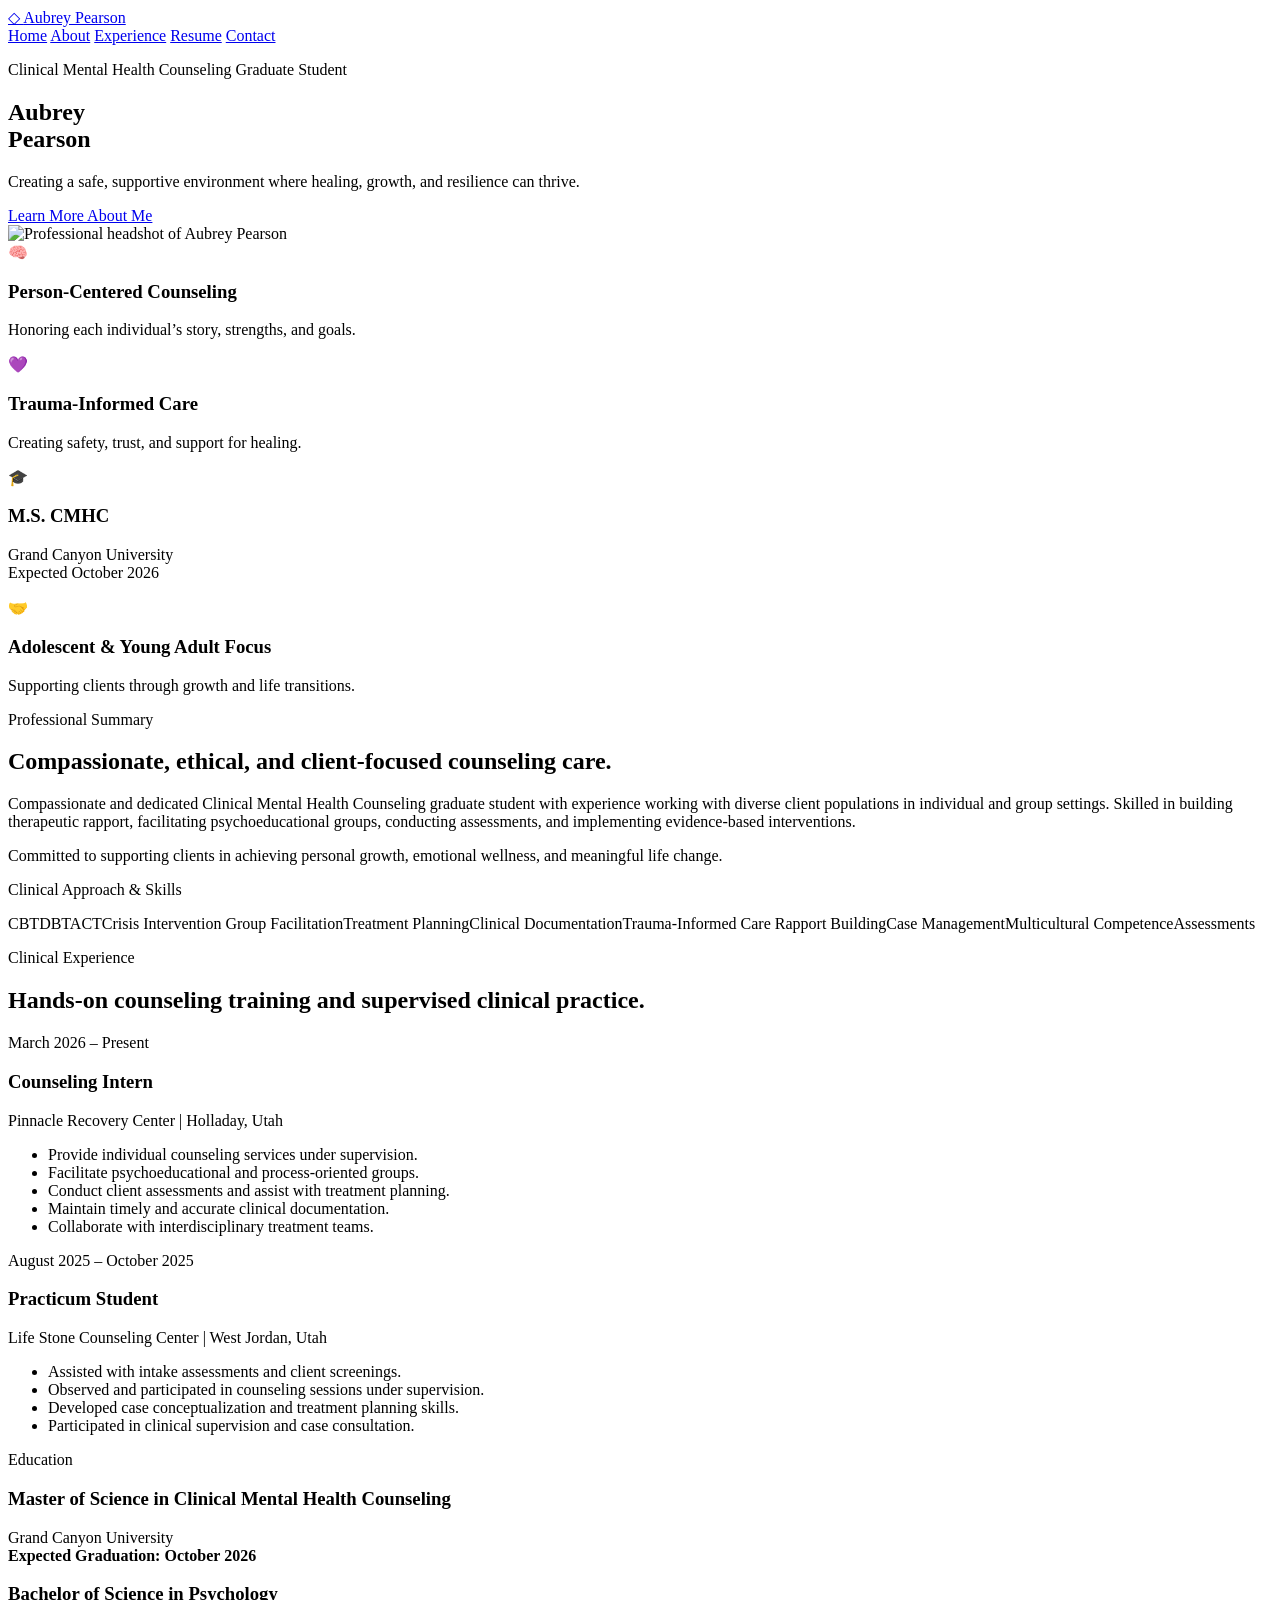
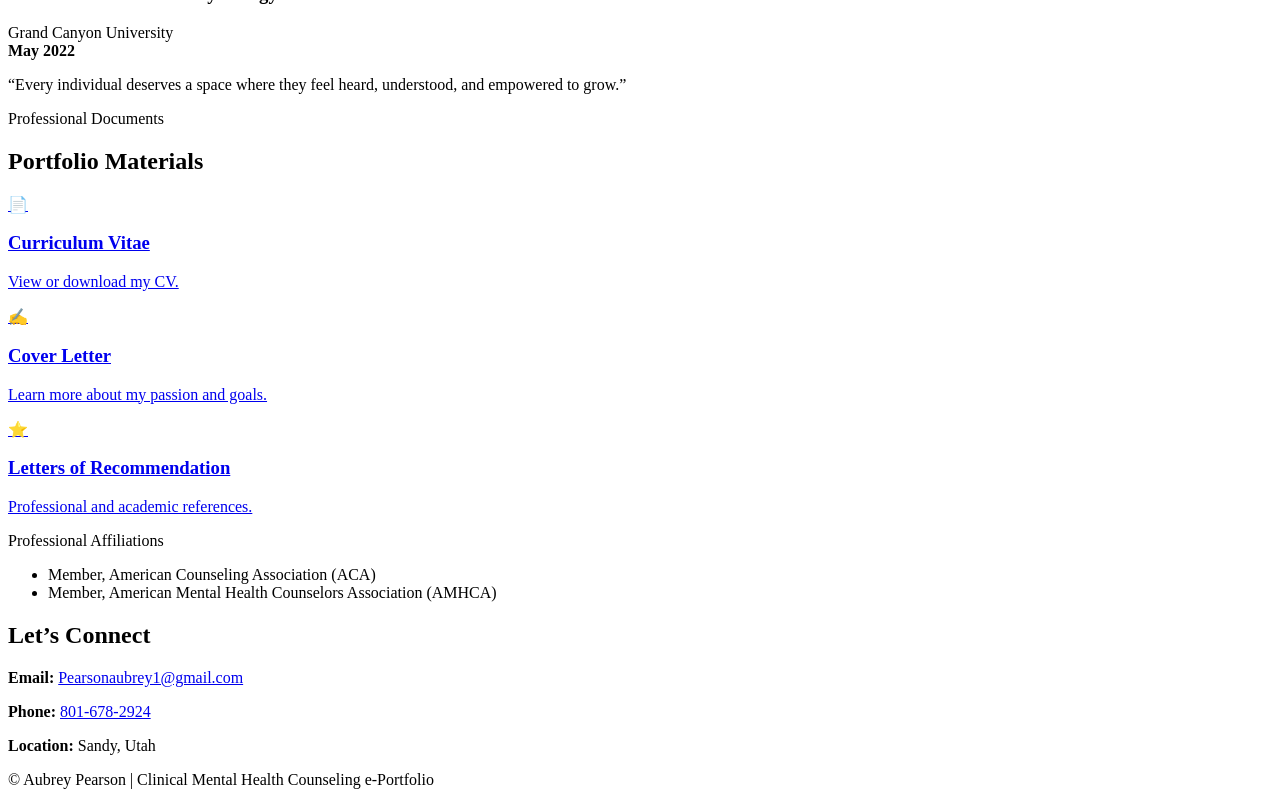
==== index.html @ 87715bcb "Add files via upload" ====
<!DOCTYPE html>
<html lang="en">
<head>
  <meta charset="UTF-8" />
  <meta name="viewport" content="width=device-width, initial-scale=1.0" />
  <title>Aubrey Pearson | CMHC e-Portfolio</title>
  <link rel="preconnect" href="https://fonts.googleapis.com">
  <link rel="preconnect" href="https://fonts.gstatic.com" crossorigin>
  <link href="https://fonts.googleapis.com/css2?family=Playfair+Display:wght@600;700&family=Poppins:wght@300;400;500;600;700&display=swap" rel="stylesheet">
  <link rel="stylesheet" href="styles.css" />
</head>
<body>
  <header class="site-header">
    <a class="brand" href="#home">
      <span class="leaf">◇</span>
      <span>Aubrey Pearson</span>
    </a>
    <nav>
      <a href="#home">Home</a>
      <a href="#summary">About</a>
      <a href="#experience">Experience</a>
      <a href="#documents">Resume</a>
      <a href="#contact">Contact</a>
    </nav>
  </header>

  <main>
    <section id="home" class="hero">
      <div class="hero-copy">
        <p class="eyebrow">Clinical Mental Health Counseling Graduate Student</p>
        <h1>Aubrey<br><span>Pearson</span></h1>
        <p class="hero-text">Creating a safe, supportive environment where healing, growth, and resilience can thrive.</p>
        <a class="button" href="#summary">Learn More About Me</a>
      </div>
      <div class="hero-photo-wrap">
        <img src="aubrey-headshot.jpg" alt="Professional headshot of Aubrey Pearson" class="hero-photo" />
      </div>
    </section>

    <section class="cards">
      <article>
        <div class="icon">🧠</div>
        <h3>Person-Centered Counseling</h3>
        <p>Honoring each individual’s story, strengths, and goals.</p>
      </article>
      <article>
        <div class="icon">💜</div>
        <h3>Trauma-Informed Care</h3>
        <p>Creating safety, trust, and support for healing.</p>
      </article>
      <article>
        <div class="icon">🎓</div>
        <h3>M.S. CMHC</h3>
        <p>Grand Canyon University<br>Expected October 2026</p>
      </article>
      <article>
        <div class="icon">🤝</div>
        <h3>Adolescent & Young Adult Focus</h3>
        <p>Supporting clients through growth and life transitions.</p>
      </article>
    </section>

    <section id="summary" class="split-section">
      <div>
        <p class="section-label">Professional Summary</p>
        <h2>Compassionate, ethical, and client-focused counseling care.</h2>
        <p>Compassionate and dedicated Clinical Mental Health Counseling graduate student with experience working with diverse client populations in individual and group settings. Skilled in building therapeutic rapport, facilitating psychoeducational groups, conducting assessments, and implementing evidence-based interventions.</p>
        <p>Committed to supporting clients in achieving personal growth, emotional wellness, and meaningful life change.</p>
      </div>
      <div class="skills-panel">
        <p class="section-label">Clinical Approach & Skills</p>
        <div class="skill-grid">
          <span>CBT</span><span>DBT</span><span>ACT</span><span>Crisis Intervention</span>
          <span>Group Facilitation</span><span>Treatment Planning</span><span>Clinical Documentation</span><span>Trauma-Informed Care</span>
          <span>Rapport Building</span><span>Case Management</span><span>Multicultural Competence</span><span>Assessments</span>
        </div>
      </div>
    </section>

    <section id="experience" class="experience">
      <p class="section-label center">Clinical Experience</p>
      <h2>Hands-on counseling training and supervised clinical practice.</h2>
      <div class="timeline">
        <article>
          <span class="date">March 2026 – Present</span>
          <h3>Counseling Intern</h3>
          <p class="place">Pinnacle Recovery Center | Holladay, Utah</p>
          <ul>
            <li>Provide individual counseling services under supervision.</li>
            <li>Facilitate psychoeducational and process-oriented groups.</li>
            <li>Conduct client assessments and assist with treatment planning.</li>
            <li>Maintain timely and accurate clinical documentation.</li>
            <li>Collaborate with interdisciplinary treatment teams.</li>
          </ul>
        </article>
        <article>
          <span class="date">August 2025 – October 2025</span>
          <h3>Practicum Student</h3>
          <p class="place">Life Stone Counseling Center | West Jordan, Utah</p>
          <ul>
            <li>Assisted with intake assessments and client screenings.</li>
            <li>Observed and participated in counseling sessions under supervision.</li>
            <li>Developed case conceptualization and treatment planning skills.</li>
            <li>Participated in clinical supervision and case consultation.</li>
          </ul>
        </article>
      </div>
    </section>

    <section class="education">
      <div>
        <p class="section-label">Education</p>
        <h3>Master of Science in Clinical Mental Health Counseling</h3>
        <p>Grand Canyon University<br><strong>Expected Graduation: October 2026</strong></p>
        <h3>Bachelor of Science in Psychology</h3>
        <p>Grand Canyon University<br><strong>May 2022</strong></p>
      </div>
      <div class="quote">
        “Every individual deserves a space where they feel heard, understood, and empowered to grow.”
      </div>
    </section>

    <section id="documents" class="documents">
      <p class="section-label center">Professional Documents</p>
      <h2>Portfolio Materials</h2>
      <div class="doc-grid">
        <a href="#" class="doc-card">
          <span>📄</span>
          <h3>Curriculum Vitae</h3>
          <p>View or download my CV.</p>
        </a>
        <a href="#" class="doc-card">
          <span>✍️</span>
          <h3>Cover Letter</h3>
          <p>Learn more about my passion and goals.</p>
        </a>
        <a href="#" class="doc-card">
          <span>⭐</span>
          <h3>Letters of Recommendation</h3>
          <p>Professional and academic references.</p>
        </a>
      </div>
    </section>

    <section class="affiliations">
      <p class="section-label">Professional Affiliations</p>
      <ul>
        <li>Member, American Counseling Association (ACA)</li>
        <li>Member, American Mental Health Counselors Association (AMHCA)</li>
      </ul>
    </section>

    <section id="contact" class="contact">
      <h2>Let’s Connect</h2>
      <p><strong>Email:</strong> <a href="mailto:Pearsonaubrey1@gmail.com">Pearsonaubrey1@gmail.com</a></p>
      <p><strong>Phone:</strong> <a href="tel:8016782924">801-678-2924</a></p>
      <p><strong>Location:</strong> Sandy, Utah</p>
    </section>
  </main>

  <footer>
    <p>© Aubrey Pearson | Clinical Mental Health Counseling e-Portfolio</p>
  </footer>
</body>
</html>
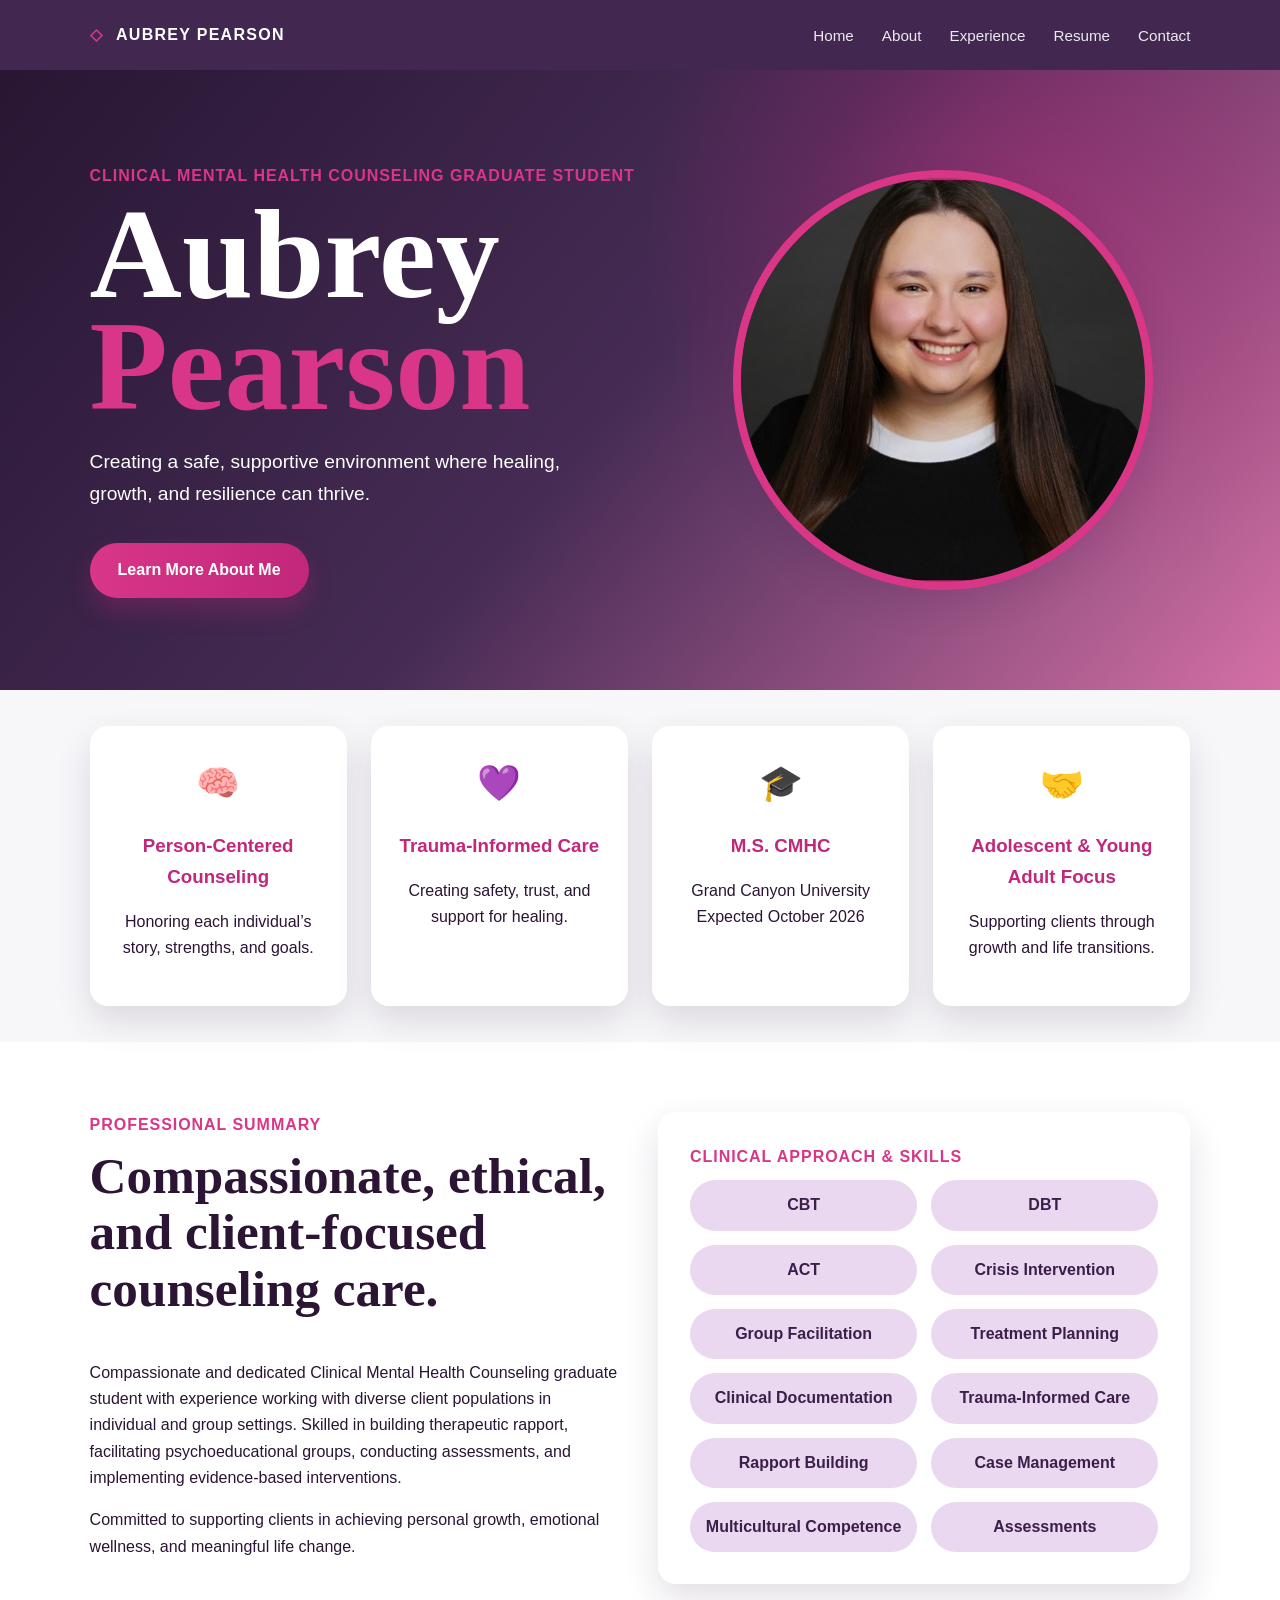
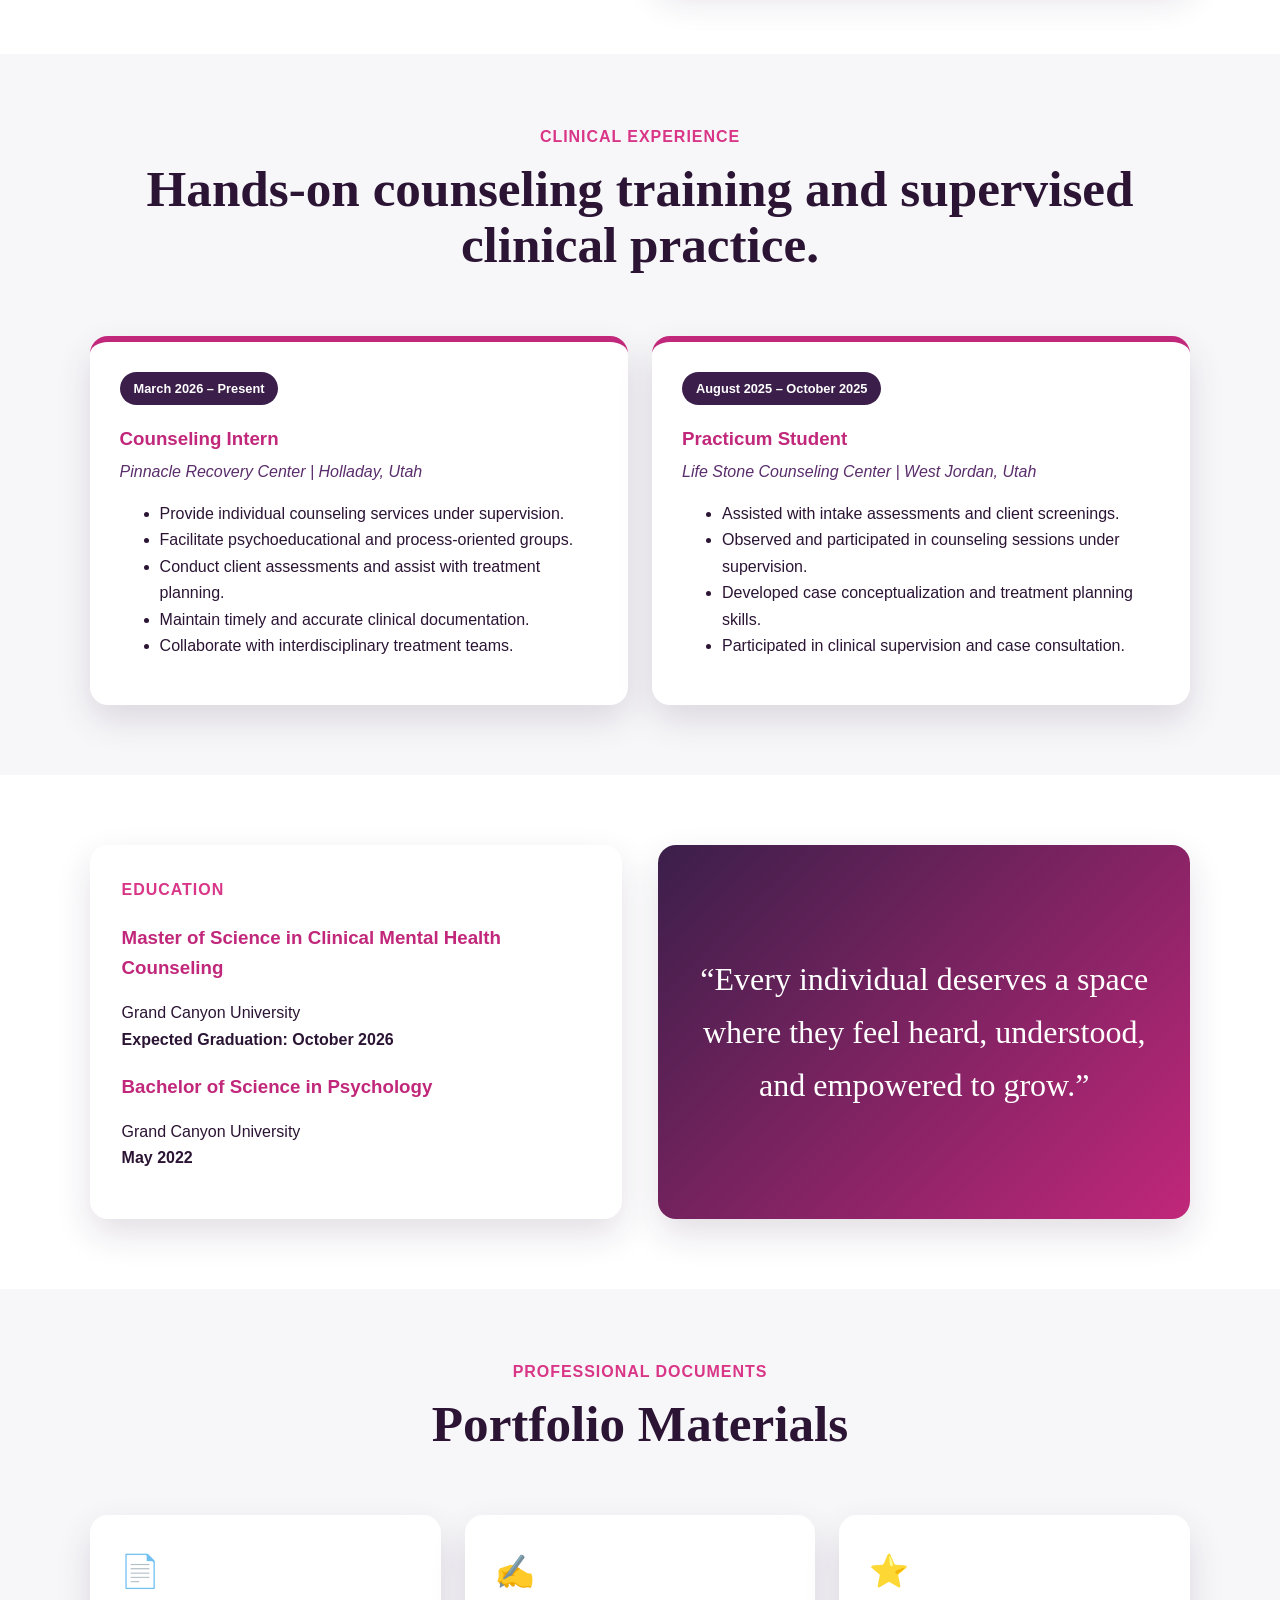
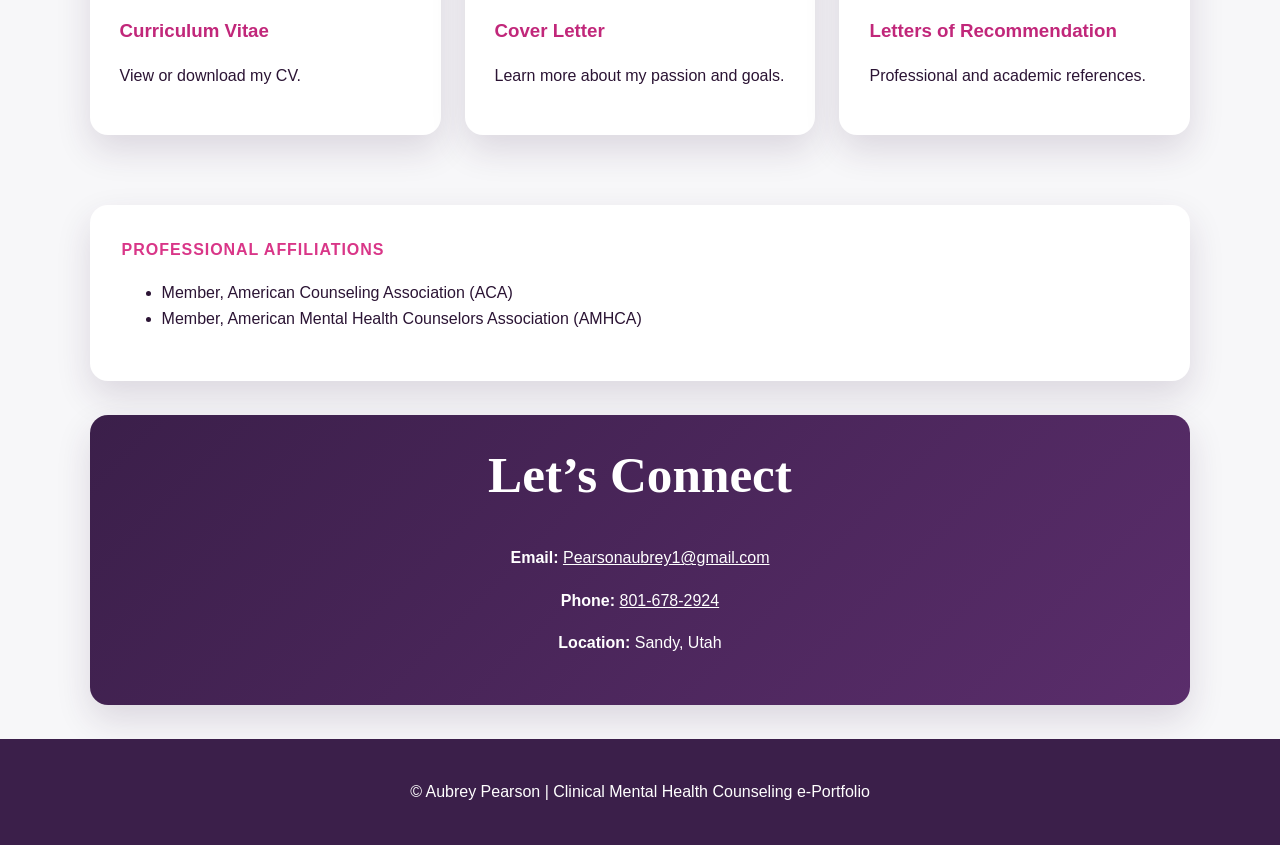
==== commit f53a41d0: "Fix DOCTYPE declaration in index.html" ====
--- a/index.html
+++ b/index.html
@@ -1,4 +1,4 @@
-<!DOCTYPE html>
+<!DOCTYPE html> 
 <html lang="en">
 <head>
   <meta charset="UTF-8" />
--- a/styles.css
+++ b/styles.css
@@ -0,0 +1,330 @@
+:root {
+  --plum: #3b1f4a;
+  --purple: #5a2d6b;
+  --magenta: #c1277a;
+  --pink: #d93688;
+  --lavender: #ead8f0;
+  --soft: #f7f7f9;
+  --ink: #2b1434;
+  --white: #ffffff;
+  --shadow: 0 15px 35px rgba(59,31,74,.14);
+}
+
+* { box-sizing: border-box; }
+
+html { scroll-behavior: smooth; }
+
+body {
+  margin: 0;
+  font-family: Poppins, Arial, sans-serif;
+  color: var(--ink);
+  background: var(--soft);
+  line-height: 1.65;
+}
+
+.site-header {
+  position: sticky;
+  top: 0;
+  z-index: 10;
+  display: flex;
+  align-items: center;
+  justify-content: space-between;
+  padding: 22px 7%;
+  background: rgba(59,31,74,.96);
+  color: var(--white);
+  backdrop-filter: blur(10px);
+}
+
+.brand {
+  color: var(--white);
+  text-decoration: none;
+  text-transform: uppercase;
+  letter-spacing: .08em;
+  font-weight: 600;
+}
+
+.leaf { color: var(--pink); margin-right: 8px; }
+
+nav {
+  display: flex;
+  gap: 28px;
+}
+
+nav a {
+  color: var(--white);
+  text-decoration: none;
+  font-size: .95rem;
+  opacity: .9;
+}
+
+nav a:hover { color: var(--pink); }
+
+.hero {
+  display: grid;
+  grid-template-columns: 1.1fr .9fr;
+  min-height: 620px;
+  padding: 7% 7%;
+  background:
+    radial-gradient(circle at 80% 25%, rgba(193,39,122,.45), transparent 34%),
+    linear-gradient(130deg, rgba(31,13,43,.96), rgba(59,31,74,.94), rgba(193,39,122,.65)),
+    url("data:image/svg+xml,%3Csvg width='900' height='600' xmlns='http://www.w3.org/2000/svg'%3E%3Cg fill='none' stroke='rgba(255,255,255,.08)' stroke-width='2'%3E%3Cpath d='M40 560L360 0M260 620L640 0M620 620L920 120'/%3E%3C/g%3E%3C/svg%3E");
+  background-size: cover;
+  color: var(--white);
+  align-items: center;
+}
+
+.eyebrow,
+.section-label {
+  color: var(--pink);
+  text-transform: uppercase;
+  font-weight: 700;
+  letter-spacing: .06em;
+  margin: 0 0 10px;
+}
+
+.hero h1 {
+  font-family: "Playfair Display", Georgia, serif;
+  font-size: clamp(4rem, 10vw, 8rem);
+  line-height: .87;
+  margin: 0 0 24px;
+}
+
+.hero h1 span { color: var(--pink); }
+
+.hero-text {
+  max-width: 520px;
+  font-size: 1.2rem;
+  margin-bottom: 34px;
+}
+
+.button {
+  display: inline-block;
+  background: linear-gradient(90deg, var(--pink), var(--magenta));
+  color: var(--white);
+  text-decoration: none;
+  padding: 14px 28px;
+  border-radius: 999px;
+  font-weight: 700;
+  box-shadow: 0 12px 24px rgba(193,39,122,.3);
+}
+
+.hero-photo-wrap {
+  justify-self: center;
+  width: min(420px, 80vw);
+  aspect-ratio: 1;
+  border: 8px solid var(--pink);
+  border-radius: 999px;
+  overflow: hidden;
+  box-shadow: var(--shadow);
+}
+
+.hero-photo {
+  width: 100%;
+  height: 100%;
+  object-fit: cover;
+}
+
+.cards,
+.doc-grid,
+.timeline {
+  display: grid;
+  grid-template-columns: repeat(4, 1fr);
+  gap: 24px;
+  padding: 36px 7%;
+}
+
+.cards article,
+.doc-card,
+.timeline article,
+.skills-panel,
+.education > div,
+.affiliations,
+.contact {
+  background: var(--white);
+  border-radius: 18px;
+  box-shadow: var(--shadow);
+}
+
+.cards article {
+  padding: 28px 20px;
+  text-align: center;
+}
+
+.icon {
+  font-size: 2.2rem;
+  margin-bottom: 10px;
+}
+
+h2 {
+  font-family: "Playfair Display", Georgia, serif;
+  font-size: clamp(2rem, 4vw, 3.4rem);
+  line-height: 1.1;
+  margin-top: 0;
+}
+
+h3 {
+  color: var(--magenta);
+  margin-bottom: 4px;
+}
+
+.split-section,
+.education {
+  display: grid;
+  grid-template-columns: 1fr 1fr;
+  gap: 36px;
+  padding: 70px 7%;
+  background: var(--white);
+}
+
+.skills-panel { padding: 32px; }
+
+.skill-grid {
+  display: grid;
+  grid-template-columns: repeat(2, 1fr);
+  gap: 14px;
+}
+
+.skill-grid span {
+  background: var(--lavender);
+  color: var(--plum);
+  padding: 12px 14px;
+  border-radius: 999px;
+  text-align: center;
+  font-weight: 700;
+}
+
+.experience,
+.documents {
+  padding: 70px 7%;
+  text-align: center;
+}
+
+.timeline {
+  grid-template-columns: repeat(2, 1fr);
+  padding: 20px 0 0;
+  text-align: left;
+}
+
+.timeline article {
+  padding: 30px;
+  border-top: 6px solid var(--magenta);
+}
+
+.date {
+  display: inline-block;
+  background: var(--plum);
+  color: var(--white);
+  border-radius: 999px;
+  padding: 6px 14px;
+  font-size: .8rem;
+  font-weight: 700;
+}
+
+.place {
+  font-style: italic;
+  color: var(--purple);
+  margin-top: 0;
+}
+
+.education > div { padding: 32px; }
+
+.quote {
+  display: flex;
+  align-items: center;
+  justify-content: center;
+  background: linear-gradient(135deg, var(--plum), var(--magenta)) !important;
+  color: var(--white);
+  font-family: "Playfair Display", Georgia, serif;
+  font-size: 2rem;
+  text-align: center;
+  padding: 50px;
+}
+
+.doc-grid {
+  grid-template-columns: repeat(3, 1fr);
+  padding: 20px 0 0;
+}
+
+.doc-card {
+  text-decoration: none;
+  color: var(--ink);
+  padding: 30px;
+  text-align: left;
+  transition: transform .2s ease, box-shadow .2s ease;
+}
+
+.doc-card:hover {
+  transform: translateY(-5px);
+  box-shadow: 0 22px 45px rgba(59,31,74,.2);
+}
+
+.doc-card span {
+  font-size: 2rem;
+}
+
+.affiliations,
+.contact {
+  margin: 0 7% 34px;
+  padding: 32px;
+}
+
+.contact {
+  text-align: center;
+  background: linear-gradient(135deg, var(--plum), var(--purple));
+  color: var(--white);
+}
+
+.contact a { color: var(--white); }
+
+footer {
+  text-align: center;
+  padding: 24px 7%;
+  background: var(--plum);
+  color: var(--white);
+}
+
+.center { text-align: center; }
+
+@media (max-width: 850px) {
+  .site-header {
+    display: block;
+    text-align: center;
+  }
+
+  nav {
+    justify-content: center;
+    flex-wrap: wrap;
+    gap: 14px;
+    margin-top: 12px;
+  }
+
+  .hero,
+  .split-section,
+  .education {
+    grid-template-columns: 1fr;
+  }
+
+  .hero {
+    text-align: center;
+    padding-top: 70px;
+  }
+
+  .hero-text {
+    margin-left: auto;
+    margin-right: auto;
+  }
+
+  .cards,
+  .doc-grid,
+  .timeline {
+    grid-template-columns: 1fr;
+  }
+
+  .skill-grid {
+    grid-template-columns: 1fr;
+  }
+
+  .quote {
+    font-size: 1.5rem;
+  }
+}
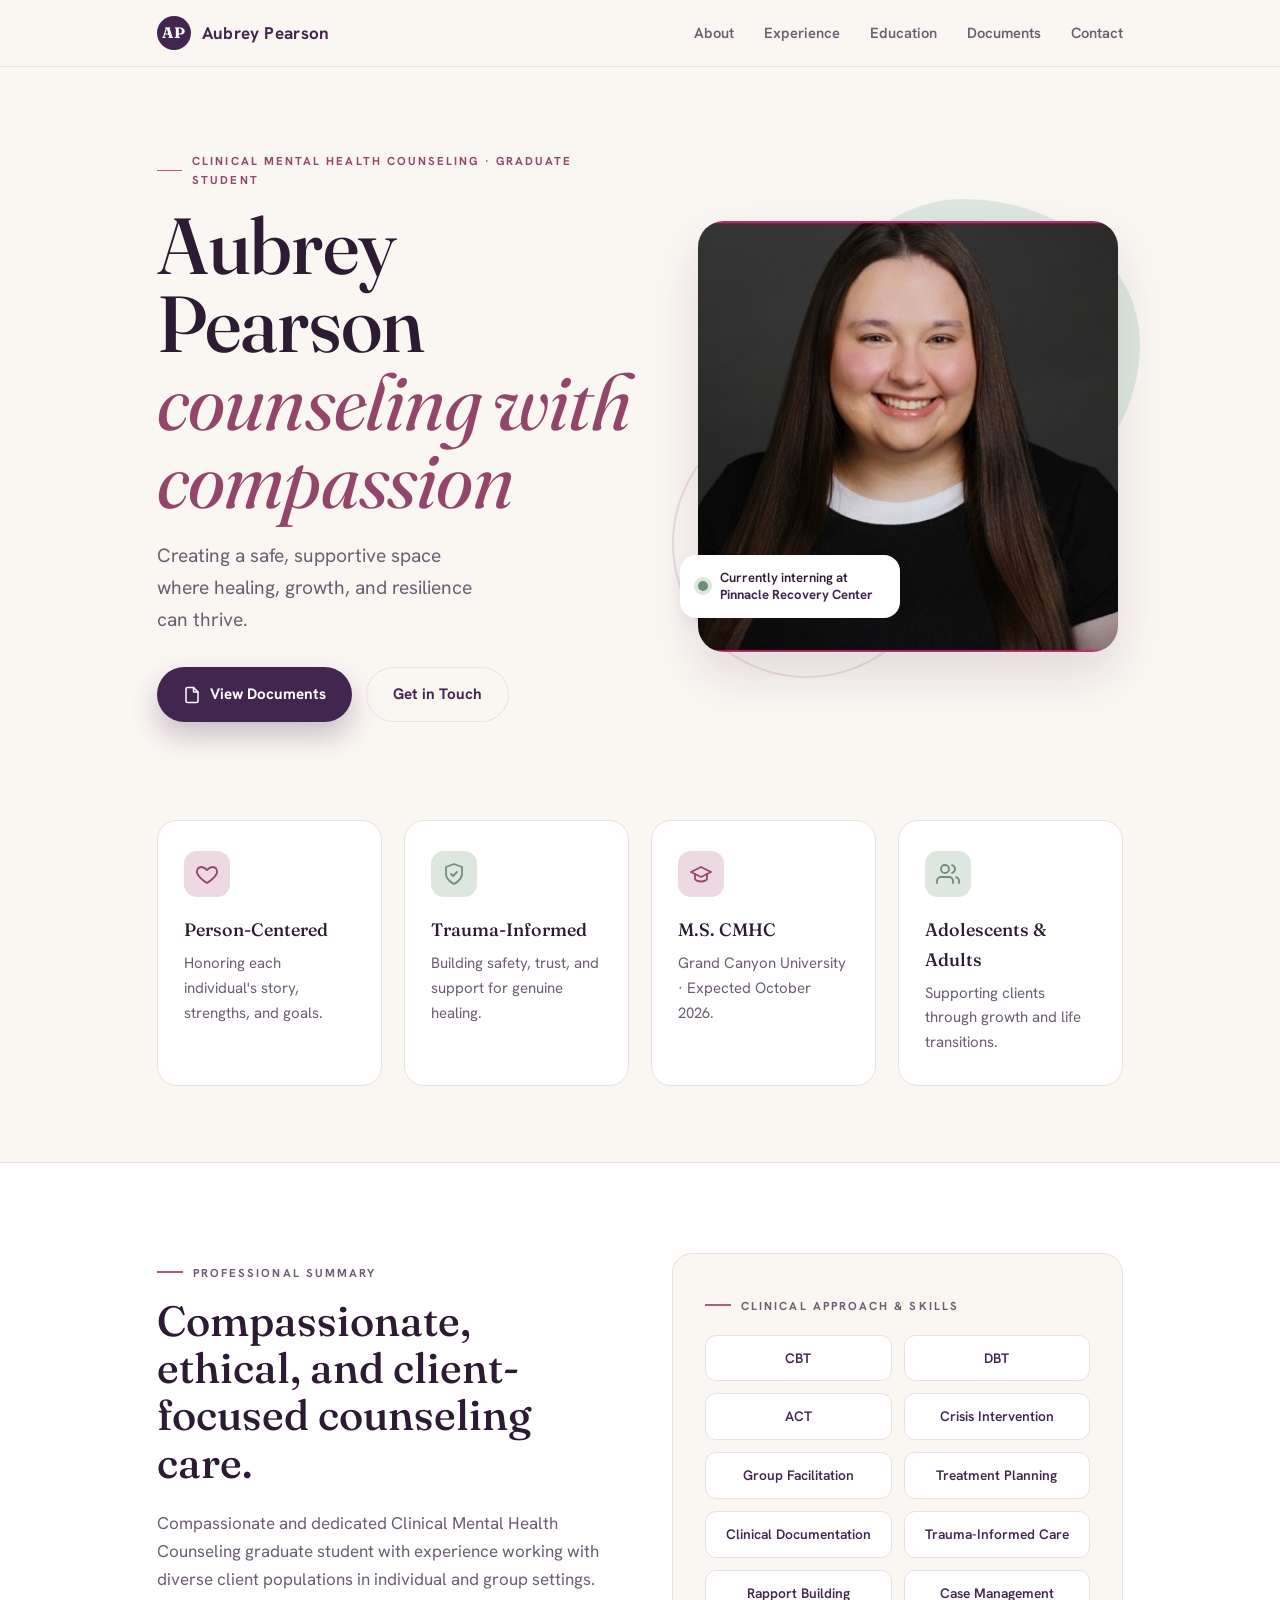
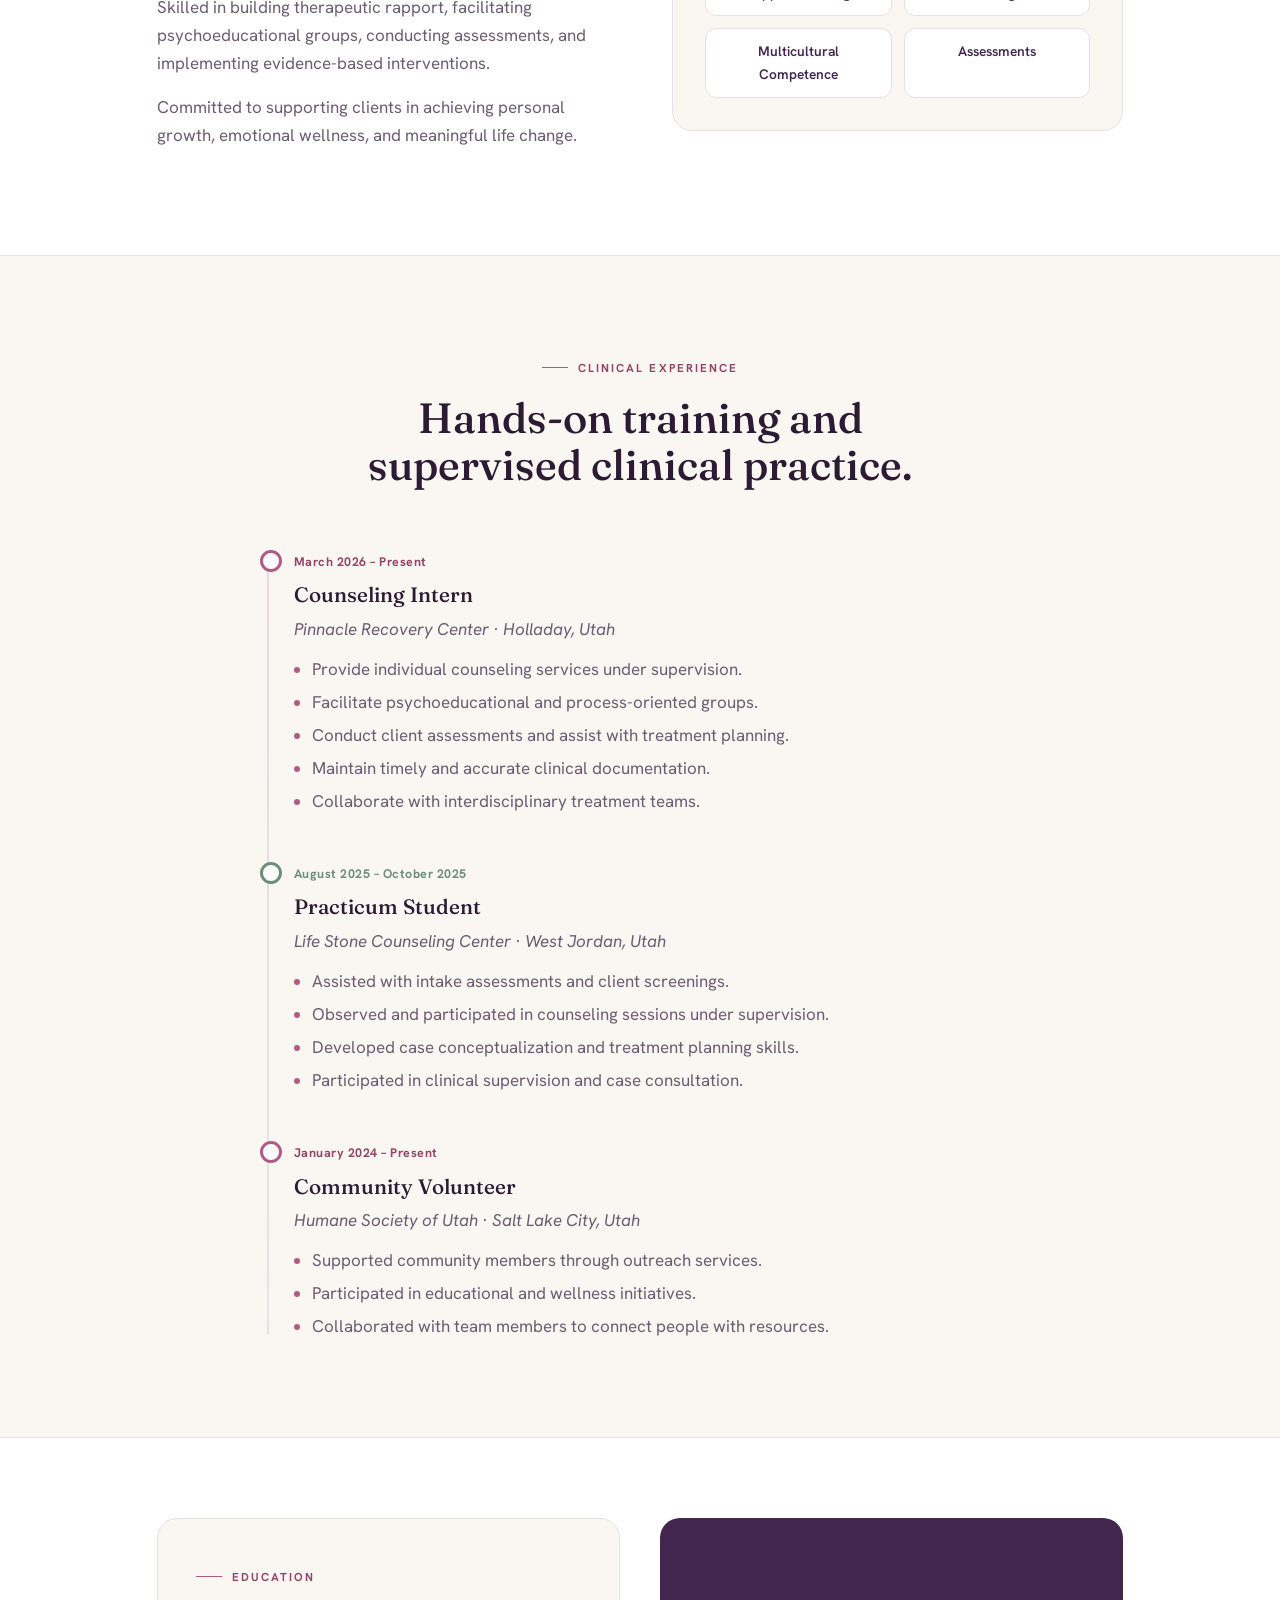
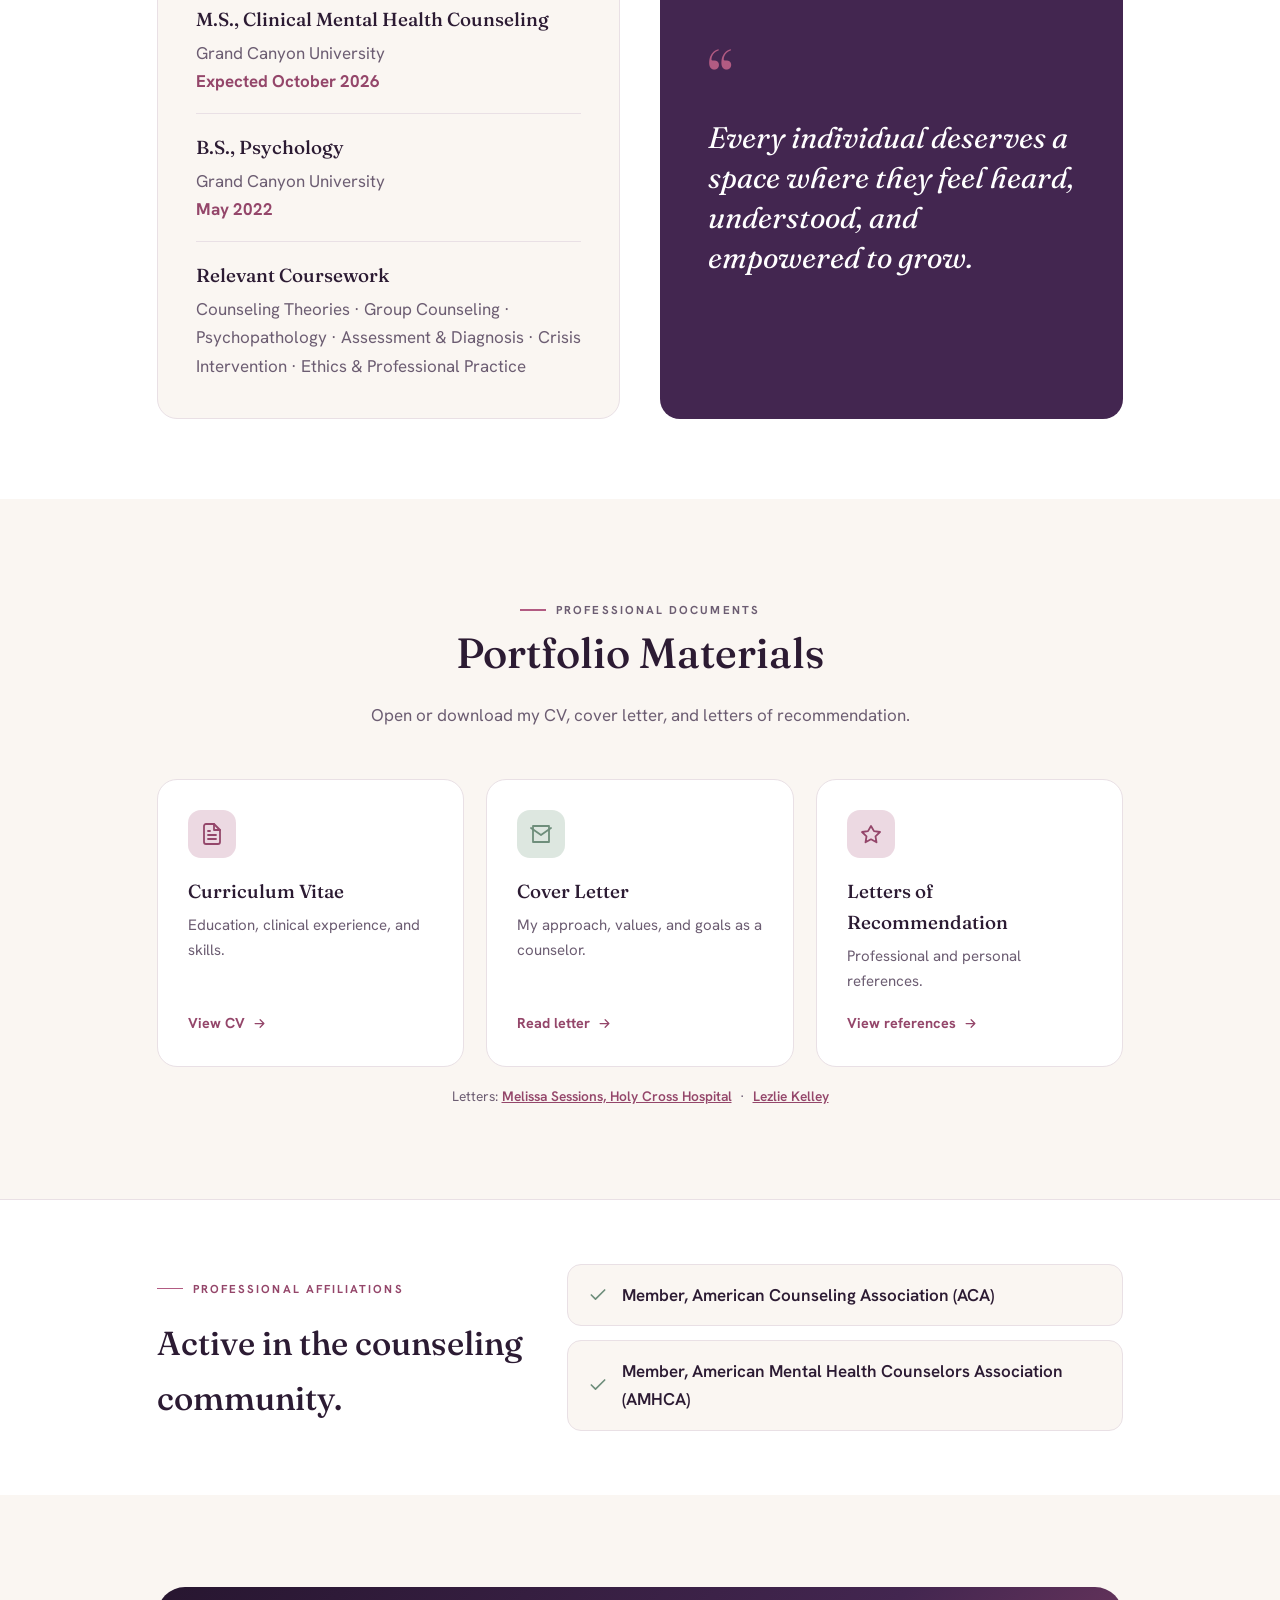
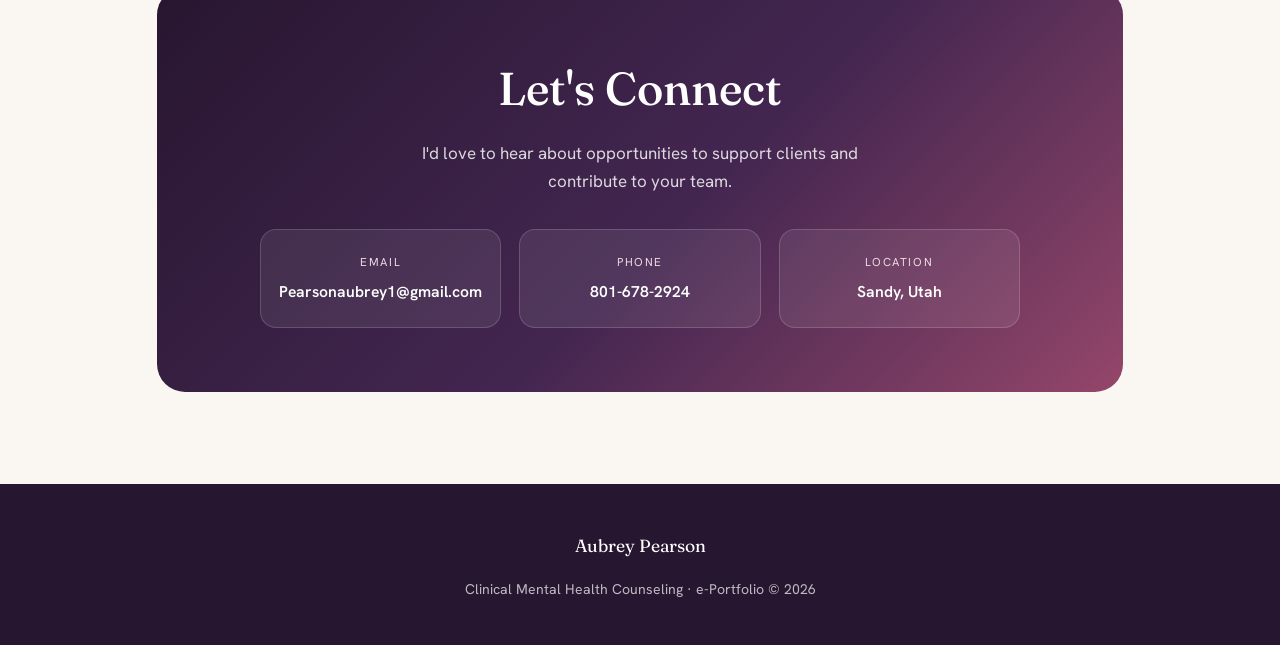
==== commit 8b2f0bd1: "Add files via upload" ====
--- a/index.html
+++ b/index.html
@@ -1,165 +1,283 @@
-<!DOCTYPE html> 
+<!DOCTYPE html>
 <html lang="en">
 <head>
   <meta charset="UTF-8" />
   <meta name="viewport" content="width=device-width, initial-scale=1.0" />
-  <title>Aubrey Pearson | CMHC e-Portfolio</title>
+  <title>Aubrey Pearson | Clinical Mental Health Counseling Portfolio</title>
+  <meta name="description" content="Professional e-portfolio of Aubrey Pearson, Clinical Mental Health Counseling graduate student — clinical experience, credentials, and contact." />
   <link rel="preconnect" href="https://fonts.googleapis.com">
   <link rel="preconnect" href="https://fonts.gstatic.com" crossorigin>
-  <link href="https://fonts.googleapis.com/css2?family=Playfair+Display:wght@600;700&family=Poppins:wght@300;400;500;600;700&display=swap" rel="stylesheet">
+  <link href="https://fonts.googleapis.com/css2?family=Fraunces:ital,opsz,wght@0,9..144,400..600;1,9..144,400..500&family=Hanken+Grotesk:wght@400;500;600;700&display=swap" rel="stylesheet">
   <link rel="stylesheet" href="styles.css" />
 </head>
 <body>
   <header class="site-header">
-    <a class="brand" href="#home">
-      <span class="leaf">◇</span>
-      <span>Aubrey Pearson</span>
-    </a>
-    <nav>
-      <a href="#home">Home</a>
-      <a href="#summary">About</a>
-      <a href="#experience">Experience</a>
-      <a href="#documents">Resume</a>
-      <a href="#contact">Contact</a>
-    </nav>
+    <div class="wrap">
+      <a class="brand" href="#home">
+        <span class="mark">AP</span>
+        <span>Aubrey Pearson</span>
+      </a>
+      <nav>
+        <a href="#about">About</a>
+        <a href="#experience">Experience</a>
+        <a href="#education">Education</a>
+        <a href="#documents">Documents</a>
+        <a href="#contact">Contact</a>
+      </nav>
+    </div>
   </header>
 
   <main>
+    <!-- HERO -->
     <section id="home" class="hero">
-      <div class="hero-copy">
-        <p class="eyebrow">Clinical Mental Health Counseling Graduate Student</p>
-        <h1>Aubrey<br><span>Pearson</span></h1>
-        <p class="hero-text">Creating a safe, supportive environment where healing, growth, and resilience can thrive.</p>
-        <a class="button" href="#summary">Learn More About Me</a>
-      </div>
-      <div class="hero-photo-wrap">
-        <img src="aubrey-headshot.jpg" alt="Professional headshot of Aubrey Pearson" class="hero-photo" />
-      </div>
-    </section>
-
-    <section class="cards">
-      <article>
-        <div class="icon">🧠</div>
-        <h3>Person-Centered Counseling</h3>
-        <p>Honoring each individual’s story, strengths, and goals.</p>
-      </article>
-      <article>
-        <div class="icon">💜</div>
-        <h3>Trauma-Informed Care</h3>
-        <p>Creating safety, trust, and support for healing.</p>
-      </article>
-      <article>
-        <div class="icon">🎓</div>
-        <h3>M.S. CMHC</h3>
-        <p>Grand Canyon University<br>Expected October 2026</p>
-      </article>
-      <article>
-        <div class="icon">🤝</div>
-        <h3>Adolescent & Young Adult Focus</h3>
-        <p>Supporting clients through growth and life transitions.</p>
-      </article>
-    </section>
-
-    <section id="summary" class="split-section">
-      <div>
-        <p class="section-label">Professional Summary</p>
-        <h2>Compassionate, ethical, and client-focused counseling care.</h2>
-        <p>Compassionate and dedicated Clinical Mental Health Counseling graduate student with experience working with diverse client populations in individual and group settings. Skilled in building therapeutic rapport, facilitating psychoeducational groups, conducting assessments, and implementing evidence-based interventions.</p>
-        <p>Committed to supporting clients in achieving personal growth, emotional wellness, and meaningful life change.</p>
-      </div>
-      <div class="skills-panel">
-        <p class="section-label">Clinical Approach & Skills</p>
-        <div class="skill-grid">
-          <span>CBT</span><span>DBT</span><span>ACT</span><span>Crisis Intervention</span>
-          <span>Group Facilitation</span><span>Treatment Planning</span><span>Clinical Documentation</span><span>Trauma-Informed Care</span>
-          <span>Rapport Building</span><span>Case Management</span><span>Multicultural Competence</span><span>Assessments</span>
-        </div>
-      </div>
-    </section>
-
+      <div class="wrap">
+        <div class="hero-copy reveal">
+          <p class="eyebrow">Clinical Mental Health Counseling · Graduate Student</p>
+          <h1>Aubrey Pearson<span class="accent">counseling with compassion</span></h1>
+          <p class="hero-text">Creating a safe, supportive space where healing, growth, and resilience can thrive.</p>
+          <div class="hero-actions">
+            <a class="button primary" href="#documents">
+              <svg viewBox="0 0 24 24" fill="none" stroke="currentColor" stroke-width="2" stroke-linecap="round" stroke-linejoin="round"><path d="M14 2H6a2 2 0 0 0-2 2v16a2 2 0 0 0 2 2h12a2 2 0 0 0 2-2V8z"/><path d="M14 2v6h6"/></svg>
+              View Documents
+            </a>
+            <a class="button ghost" href="#contact">Get in Touch</a>
+          </div>
+        </div>
+        <div class="hero-photo-wrap reveal">
+          <span class="blob"></span>
+          <span class="ring"></span>
+          <img src="aubrey-headshot.jpg" alt="Professional headshot of Aubrey Pearson" class="hero-photo" />
+          <div class="hero-badge">
+            <span class="dot"></span>
+            <span>Currently interning at <strong>Pinnacle Recovery Center</strong></span>
+          </div>
+        </div>
+      </div>
+    </section>
+
+    <!-- FOCUS CARDS -->
+    <section class="focus">
+      <div class="wrap">
+        <div class="grid">
+          <article class="reveal">
+            <div class="ic"><svg viewBox="0 0 24 24" fill="none" stroke="currentColor" stroke-width="1.8" stroke-linecap="round" stroke-linejoin="round"><path d="M12 21s-7-4.35-9.5-9C1 9 2.5 5 6.5 5 9 5 12 8 12 8s3-3 5.5-3C21.5 5 23 9 21.5 12 19 16.65 12 21 12 21z"/></svg></div>
+            <h3>Person-Centered</h3>
+            <p>Honoring each individual's story, strengths, and goals.</p>
+          </article>
+          <article class="reveal">
+            <div class="ic"><svg viewBox="0 0 24 24" fill="none" stroke="currentColor" stroke-width="1.8" stroke-linecap="round" stroke-linejoin="round"><path d="M12 22s8-4 8-10V5l-8-3-8 3v7c0 6 8 10 8 10z"/><path d="M9 12l2 2 4-4"/></svg></div>
+            <h3>Trauma-Informed</h3>
+            <p>Building safety, trust, and support for genuine healing.</p>
+          </article>
+          <article class="reveal">
+            <div class="ic"><svg viewBox="0 0 24 24" fill="none" stroke="currentColor" stroke-width="1.8" stroke-linecap="round" stroke-linejoin="round"><path d="M22 10L12 5 2 10l10 5 10-5z"/><path d="M6 12v5c0 1 2.7 2.5 6 2.5s6-1.5 6-2.5v-5"/></svg></div>
+            <h3>M.S. CMHC</h3>
+            <p>Grand Canyon University · Expected October 2026.</p>
+          </article>
+          <article class="reveal">
+            <div class="ic"><svg viewBox="0 0 24 24" fill="none" stroke="currentColor" stroke-width="1.8" stroke-linecap="round" stroke-linejoin="round"><path d="M17 21v-2a4 4 0 0 0-4-4H5a4 4 0 0 0-4 4v2"/><circle cx="9" cy="7" r="4"/><path d="M23 21v-2a4 4 0 0 0-3-3.87"/><path d="M16 3.13a4 4 0 0 1 0 7.75"/></svg></div>
+            <h3>Adolescents & Adults</h3>
+            <p>Supporting clients through growth and life transitions.</p>
+          </article>
+        </div>
+      </div>
+    </section>
+
+    <!-- SUMMARY + SKILLS -->
+    <section id="about" class="summary">
+      <div class="wrap">
+        <div class="reveal">
+          <p class="section-label">Professional Summary</p>
+          <h2>Compassionate, ethical, and client-focused counseling care.</h2>
+          <p>Compassionate and dedicated Clinical Mental Health Counseling graduate student with experience working with diverse client populations in individual and group settings. Skilled in building therapeutic rapport, facilitating psychoeducational groups, conducting assessments, and implementing evidence-based interventions.</p>
+          <p>Committed to supporting clients in achieving personal growth, emotional wellness, and meaningful life change.</p>
+        </div>
+        <div class="skills-panel reveal">
+          <p class="section-label">Clinical Approach & Skills</p>
+          <div class="skill-grid">
+            <span>CBT</span><span>DBT</span><span>ACT</span><span>Crisis Intervention</span>
+            <span>Group Facilitation</span><span>Treatment Planning</span><span>Clinical Documentation</span><span>Trauma-Informed Care</span>
+            <span>Rapport Building</span><span>Case Management</span><span>Multicultural Competence</span><span>Assessments</span>
+          </div>
+        </div>
+      </div>
+    </section>
+
+    <!-- EXPERIENCE -->
     <section id="experience" class="experience">
-      <p class="section-label center">Clinical Experience</p>
-      <h2>Hands-on counseling training and supervised clinical practice.</h2>
-      <div class="timeline">
-        <article>
-          <span class="date">March 2026 – Present</span>
-          <h3>Counseling Intern</h3>
-          <p class="place">Pinnacle Recovery Center | Holladay, Utah</p>
-          <ul>
-            <li>Provide individual counseling services under supervision.</li>
-            <li>Facilitate psychoeducational and process-oriented groups.</li>
-            <li>Conduct client assessments and assist with treatment planning.</li>
-            <li>Maintain timely and accurate clinical documentation.</li>
-            <li>Collaborate with interdisciplinary treatment teams.</li>
-          </ul>
-        </article>
-        <article>
-          <span class="date">August 2025 – October 2025</span>
-          <h3>Practicum Student</h3>
-          <p class="place">Life Stone Counseling Center | West Jordan, Utah</p>
-          <ul>
-            <li>Assisted with intake assessments and client screenings.</li>
-            <li>Observed and participated in counseling sessions under supervision.</li>
-            <li>Developed case conceptualization and treatment planning skills.</li>
-            <li>Participated in clinical supervision and case consultation.</li>
-          </ul>
-        </article>
-      </div>
-    </section>
-
-    <section class="education">
-      <div>
-        <p class="section-label">Education</p>
-        <h3>Master of Science in Clinical Mental Health Counseling</h3>
-        <p>Grand Canyon University<br><strong>Expected Graduation: October 2026</strong></p>
-        <h3>Bachelor of Science in Psychology</h3>
-        <p>Grand Canyon University<br><strong>May 2022</strong></p>
-      </div>
-      <div class="quote">
-        “Every individual deserves a space where they feel heard, understood, and empowered to grow.”
-      </div>
-    </section>
-
+      <div class="wrap">
+        <div class="head reveal">
+          <p class="section-label center">Clinical Experience</p>
+          <h2>Hands-on training and supervised clinical practice.</h2>
+        </div>
+        <div class="timeline">
+          <div class="t-item reveal">
+            <span class="date">March 2026 – Present</span>
+            <h3>Counseling Intern</h3>
+            <p class="place">Pinnacle Recovery Center · Holladay, Utah</p>
+            <ul>
+              <li>Provide individual counseling services under supervision.</li>
+              <li>Facilitate psychoeducational and process-oriented groups.</li>
+              <li>Conduct client assessments and assist with treatment planning.</li>
+              <li>Maintain timely and accurate clinical documentation.</li>
+              <li>Collaborate with interdisciplinary treatment teams.</li>
+            </ul>
+          </div>
+          <div class="t-item reveal">
+            <span class="date">August 2025 – October 2025</span>
+            <h3>Practicum Student</h3>
+            <p class="place">Life Stone Counseling Center · West Jordan, Utah</p>
+            <ul>
+              <li>Assisted with intake assessments and client screenings.</li>
+              <li>Observed and participated in counseling sessions under supervision.</li>
+              <li>Developed case conceptualization and treatment planning skills.</li>
+              <li>Participated in clinical supervision and case consultation.</li>
+            </ul>
+          </div>
+          <div class="t-item reveal">
+            <span class="date">January 2024 – Present</span>
+            <h3>Community Volunteer</h3>
+            <p class="place">Humane Society of Utah · Salt Lake City, Utah</p>
+            <ul>
+              <li>Supported community members through outreach services.</li>
+              <li>Participated in educational and wellness initiatives.</li>
+              <li>Collaborated with team members to connect people with resources.</li>
+            </ul>
+          </div>
+        </div>
+      </div>
+    </section>
+
+    <!-- EDUCATION + QUOTE -->
+    <section id="education" class="education">
+      <div class="wrap">
+        <div class="edu-card reveal">
+          <p class="section-label">Education</p>
+          <div class="edu-block">
+            <h3>M.S., Clinical Mental Health Counseling</h3>
+            <p>Grand Canyon University<br><strong>Expected October 2026</strong></p>
+          </div>
+          <div class="edu-block">
+            <h3>B.S., Psychology</h3>
+            <p>Grand Canyon University<br><strong>May 2022</strong></p>
+          </div>
+          <div class="edu-block">
+            <h3>Relevant Coursework</h3>
+            <p>Counseling Theories · Group Counseling · Psychopathology · Assessment & Diagnosis · Crisis Intervention · Ethics & Professional Practice</p>
+          </div>
+        </div>
+        <div class="quote reveal">
+          <span class="qmark">&ldquo;</span>
+          <p>Every individual deserves a space where they feel heard, understood, and empowered to grow.</p>
+        </div>
+      </div>
+    </section>
+
+    <!-- DOCUMENTS -->
     <section id="documents" class="documents">
-      <p class="section-label center">Professional Documents</p>
-      <h2>Portfolio Materials</h2>
-      <div class="doc-grid">
-        <a href="#" class="doc-card">
-          <span>📄</span>
-          <h3>Curriculum Vitae</h3>
-          <p>View or download my CV.</p>
-        </a>
-        <a href="#" class="doc-card">
-          <span>✍️</span>
-          <h3>Cover Letter</h3>
-          <p>Learn more about my passion and goals.</p>
-        </a>
-        <a href="#" class="doc-card">
-          <span>⭐</span>
-          <h3>Letters of Recommendation</h3>
-          <p>Professional and academic references.</p>
-        </a>
-      </div>
-    </section>
-
+      <div class="wrap">
+        <div class="head reveal">
+          <p class="section-label center">Professional Documents</p>
+          <h2>Portfolio Materials</h2>
+          <p>Open or download my CV, cover letter, and letters of recommendation.</p>
+        </div>
+        <div class="doc-grid">
+          <a href="cv.pdf" target="_blank" rel="noopener" class="doc-card reveal">
+            <div class="ic"><svg viewBox="0 0 24 24" fill="none" stroke="currentColor" stroke-width="1.8" stroke-linecap="round" stroke-linejoin="round"><path d="M14 2H6a2 2 0 0 0-2 2v16a2 2 0 0 0 2 2h12a2 2 0 0 0 2-2V8z"/><path d="M14 2v6h6"/><path d="M8 13h8M8 17h8M8 9h2"/></svg></div>
+            <h3>Curriculum Vitae</h3>
+            <p>Education, clinical experience, and skills.</p>
+            <span class="link">View CV
+              <svg viewBox="0 0 24 24" fill="none" stroke="currentColor" stroke-width="2" stroke-linecap="round" stroke-linejoin="round"><path d="M5 12h14M13 6l6 6-6 6"/></svg>
+            </span>
+          </a>
+          <a href="cover-letter.pdf" target="_blank" rel="noopener" class="doc-card reveal">
+            <div class="ic"><svg viewBox="0 0 24 24" fill="none" stroke="currentColor" stroke-width="1.8" stroke-linecap="round" stroke-linejoin="round"><path d="M4 4h16v16H4z"/><path d="M22 6l-10 7L2 6"/></svg></div>
+            <h3>Cover Letter</h3>
+            <p>My approach, values, and goals as a counselor.</p>
+            <span class="link">Read letter
+              <svg viewBox="0 0 24 24" fill="none" stroke="currentColor" stroke-width="2" stroke-linecap="round" stroke-linejoin="round"><path d="M5 12h14M13 6l6 6-6 6"/></svg>
+            </span>
+          </a>
+          <a href="rec-1.pdf" target="_blank" rel="noopener" class="doc-card reveal">
+            <div class="ic"><svg viewBox="0 0 24 24" fill="none" stroke="currentColor" stroke-width="1.8" stroke-linecap="round" stroke-linejoin="round"><path d="M12 17.3l-5.5 3 1-6L3 10l6-.9L12 4l3 5.1 6 .9-4.5 4.3 1 6z"/></svg></div>
+            <h3>Letters of Recommendation</h3>
+            <p>Professional and personal references.</p>
+            <span class="link">View references
+              <svg viewBox="0 0 24 24" fill="none" stroke="currentColor" stroke-width="2" stroke-linecap="round" stroke-linejoin="round"><path d="M5 12h14M13 6l6 6-6 6"/></svg>
+            </span>
+          </a>
+        </div>
+        <div style="margin-top:18px; font-size:.86rem; color:var(--muted);" class="reveal">
+          Letters: <a href="rec-1.pdf" target="_blank" rel="noopener" style="color:var(--rose-deep);font-weight:600;">Melissa Sessions, Holy Cross Hospital</a>
+          &nbsp;·&nbsp;
+          <a href="rec-2.pdf" target="_blank" rel="noopener" style="color:var(--rose-deep);font-weight:600;">Lezlie Kelley</a>
+        </div>
+      </div>
+    </section>
+
+    <!-- AFFILIATIONS -->
     <section class="affiliations">
-      <p class="section-label">Professional Affiliations</p>
-      <ul>
-        <li>Member, American Counseling Association (ACA)</li>
-        <li>Member, American Mental Health Counselors Association (AMHCA)</li>
-      </ul>
-    </section>
-
+      <div class="wrap">
+        <div class="reveal">
+          <p class="section-label">Professional Affiliations</p>
+          <h2 style="font-size:clamp(1.6rem,2.6vw,2.1rem);margin:0;">Active in the counseling community.</h2>
+        </div>
+        <div class="aff-list reveal">
+          <div class="row">
+            <svg viewBox="0 0 24 24" fill="none" stroke="currentColor" stroke-width="2" stroke-linecap="round" stroke-linejoin="round"><path d="M20 6L9 17l-5-5"/></svg>
+            Member, American Counseling Association (ACA)
+          </div>
+          <div class="row">
+            <svg viewBox="0 0 24 24" fill="none" stroke="currentColor" stroke-width="2" stroke-linecap="round" stroke-linejoin="round"><path d="M20 6L9 17l-5-5"/></svg>
+            Member, American Mental Health Counselors Association (AMHCA)
+          </div>
+        </div>
+      </div>
+    </section>
+
+    <!-- CONTACT -->
     <section id="contact" class="contact">
-      <h2>Let’s Connect</h2>
-      <p><strong>Email:</strong> <a href="mailto:Pearsonaubrey1@gmail.com">Pearsonaubrey1@gmail.com</a></p>
-      <p><strong>Phone:</strong> <a href="tel:8016782924">801-678-2924</a></p>
-      <p><strong>Location:</strong> Sandy, Utah</p>
+      <div class="wrap">
+        <div class="panel reveal">
+          <h2>Let's Connect</h2>
+          <p class="lead">I'd love to hear about opportunities to support clients and contribute to your team.</p>
+          <div class="contact-grid">
+            <a href="mailto:Pearsonaubrey1@gmail.com">
+              <span class="lbl">Email</span>
+              <span class="val">Pearsonaubrey1@gmail.com</span>
+            </a>
+            <a href="tel:8016782924">
+              <span class="lbl">Phone</span>
+              <span class="val">801-678-2924</span>
+            </a>
+            <div>
+              <span class="lbl">Location</span>
+              <span class="val">Sandy, Utah</span>
+            </div>
+          </div>
+        </div>
+      </div>
     </section>
   </main>
 
   <footer>
-    <p>© Aubrey Pearson | Clinical Mental Health Counseling e-Portfolio</p>
+    <p class="brand-foot">Aubrey Pearson</p>
+    <p>Clinical Mental Health Counseling · e-Portfolio &copy; 2026</p>
   </footer>
+
+  <script>
+    // Scroll-reveal (respects reduced-motion via CSS)
+    const els = document.querySelectorAll('.reveal');
+    if ('IntersectionObserver' in window) {
+      const io = new IntersectionObserver((entries) => {
+        entries.forEach(e => {
+          if (e.isIntersecting) { e.target.classList.add('in'); io.unobserve(e.target); }
+        });
+      }, { threshold: 0.12 });
+      els.forEach(el => io.observe(el));
+    } else {
+      els.forEach(el => el.classList.add('in'));
+    }
+  </script>
 </body>
 </html>
--- a/styles.css
+++ b/styles.css
@@ -1,13 +1,30 @@
+/* ---------------------------------------------------------------
+   Aubrey Pearson — CMHC e-Portfolio
+   Palette: deep plum · dusty rose · grounding sage · warm paper
+   Type:    Fraunces (display) · Hanken Grotesk (body/UI)
+----------------------------------------------------------------*/
+
 :root {
-  --plum: #3b1f4a;
-  --purple: #5a2d6b;
-  --magenta: #c1277a;
-  --pink: #d93688;
-  --lavender: #ead8f0;
-  --soft: #f7f7f9;
-  --ink: #2b1434;
-  --white: #ffffff;
-  --shadow: 0 15px 35px rgba(59,31,74,.14);
+  --ink:        #2c1b33;
+  --plum:       #432650;
+  --plum-deep:  #271630;
+  --rose:       #b25b82;
+  --rose-deep:  #94466a;
+  --rose-soft:  #ecd9e2;
+  --sage:       #6e8e7b;
+  --sage-soft:  #dde7e0;
+  --cream:      #faf6f2;
+  --paper:      #ffffff;
+  --muted:      #6c5d72;
+  --line:       #e9e0e5;
+
+  --shadow-sm: 0 6px 18px rgba(44, 27, 51, .07);
+  --shadow:    0 22px 50px rgba(44, 27, 51, .12);
+  --radius:    20px;
+  --maxw:      1120px;
+
+  --font-display: "Fraunces", Georgia, "Times New Roman", serif;
+  --font-body:    "Hanken Grotesk", system-ui, -apple-system, Arial, sans-serif;
 }
 
 * { box-sizing: border-box; }
@@ -16,315 +33,492 @@
 
 body {
   margin: 0;
-  font-family: Poppins, Arial, sans-serif;
+  font-family: var(--font-body);
   color: var(--ink);
-  background: var(--soft);
+  background: var(--cream);
   line-height: 1.65;
-}
-
+  font-size: 17px;
+  -webkit-font-smoothing: antialiased;
+}
+
+h1, h2, h3 { font-family: var(--font-display); font-weight: 500; }
+
+a { color: inherit; }
+
+img { display: block; max-width: 100%; }
+
+.wrap { max-width: var(--maxw); margin: 0 auto; padding: 0 6vw; }
+
+.eyebrow,
+.section-label {
+  display: inline-flex;
+  align-items: center;
+  gap: 10px;
+  text-transform: uppercase;
+  letter-spacing: .18em;
+  font-size: .72rem;
+  font-weight: 700;
+  color: var(--rose-deep);
+  margin: 0 0 18px;
+}
+.eyebrow::before,
+.section-label::before {
+  content: "";
+  width: 26px;
+  height: 1.5px;
+  background: var(--rose);
+}
+.section-label.center { justify-content: center; }
+
+/* ---------------------------------------------------------- header */
 .site-header {
   position: sticky;
   top: 0;
-  z-index: 10;
+  z-index: 50;
+  background: rgba(250, 246, 242, .82);
+  backdrop-filter: blur(12px);
+  border-bottom: 1px solid var(--line);
+}
+.site-header .wrap {
   display: flex;
   align-items: center;
   justify-content: space-between;
-  padding: 22px 7%;
-  background: rgba(59,31,74,.96);
-  color: var(--white);
-  backdrop-filter: blur(10px);
-}
-
+  padding-top: 16px;
+  padding-bottom: 16px;
+}
 .brand {
-  color: var(--white);
+  display: flex;
+  align-items: center;
+  gap: 11px;
   text-decoration: none;
-  text-transform: uppercase;
-  letter-spacing: .08em;
+  font-weight: 700;
+  letter-spacing: .02em;
+  color: var(--plum);
+}
+.brand .mark {
+  width: 34px; height: 34px;
+  display: grid; place-items: center;
+  border-radius: 50%;
+  background: var(--plum);
+  color: #fff;
+  font-family: var(--font-display);
+  font-size: .95rem;
+}
+nav { display: flex; gap: 30px; }
+nav a {
+  text-decoration: none;
+  color: var(--muted);
+  font-size: .92rem;
   font-weight: 600;
-}
-
-.leaf { color: var(--pink); margin-right: 8px; }
-
-nav {
-  display: flex;
-  gap: 28px;
-}
-
-nav a {
-  color: var(--white);
+  position: relative;
+  padding: 4px 0;
+}
+nav a::after {
+  content: ""; position: absolute; left: 0; bottom: -2px;
+  width: 0; height: 2px; background: var(--rose);
+  transition: width .22s ease;
+}
+nav a:hover { color: var(--ink); }
+nav a:hover::after { width: 100%; }
+
+/* ---------------------------------------------------------- buttons */
+.button {
+  display: inline-flex;
+  align-items: center;
+  gap: 9px;
   text-decoration: none;
-  font-size: .95rem;
-  opacity: .9;
-}
-
-nav a:hover { color: var(--pink); }
-
-.hero {
-  display: grid;
-  grid-template-columns: 1.1fr .9fr;
-  min-height: 620px;
-  padding: 7% 7%;
-  background:
-    radial-gradient(circle at 80% 25%, rgba(193,39,122,.45), transparent 34%),
-    linear-gradient(130deg, rgba(31,13,43,.96), rgba(59,31,74,.94), rgba(193,39,122,.65)),
-    url("data:image/svg+xml,%3Csvg width='900' height='600' xmlns='http://www.w3.org/2000/svg'%3E%3Cg fill='none' stroke='rgba(255,255,255,.08)' stroke-width='2'%3E%3Cpath d='M40 560L360 0M260 620L640 0M620 620L920 120'/%3E%3C/g%3E%3C/svg%3E");
-  background-size: cover;
-  color: var(--white);
-  align-items: center;
-}
-
-.eyebrow,
-.section-label {
-  color: var(--pink);
-  text-transform: uppercase;
-  font-weight: 700;
-  letter-spacing: .06em;
-  margin: 0 0 10px;
-}
-
-.hero h1 {
-  font-family: "Playfair Display", Georgia, serif;
-  font-size: clamp(4rem, 10vw, 8rem);
-  line-height: .87;
-  margin: 0 0 24px;
-}
-
-.hero h1 span { color: var(--pink); }
-
-.hero-text {
-  max-width: 520px;
-  font-size: 1.2rem;
-  margin-bottom: 34px;
-}
-
-.button {
-  display: inline-block;
-  background: linear-gradient(90deg, var(--pink), var(--magenta));
-  color: var(--white);
-  text-decoration: none;
-  padding: 14px 28px;
+  padding: 14px 26px;
   border-radius: 999px;
   font-weight: 700;
-  box-shadow: 0 12px 24px rgba(193,39,122,.3);
-}
+  font-size: .95rem;
+  transition: transform .18s ease, box-shadow .18s ease, background .18s ease;
+}
+.button.primary {
+  background: var(--plum);
+  color: #fff;
+  box-shadow: 0 14px 28px rgba(67, 38, 80, .26);
+}
+.button.primary:hover { transform: translateY(-2px); background: var(--plum-deep); }
+.button.ghost {
+  background: transparent;
+  color: var(--plum);
+  border: 1.5px solid var(--line);
+}
+.button.ghost:hover { border-color: var(--rose); color: var(--rose-deep); }
+.button svg { width: 18px; height: 18px; }
+
+/* ---------------------------------------------------------- hero */
+.hero { padding: 84px 0 70px; overflow: hidden; }
+.hero .wrap {
+  display: grid;
+  grid-template-columns: 1.05fr .95fr;
+  gap: 60px;
+  align-items: center;
+}
+.hero h1 {
+  font-size: clamp(3rem, 6.2vw, 5.2rem);
+  line-height: .98;
+  letter-spacing: -.01em;
+  margin: 0 0 22px;
+  color: var(--ink);
+}
+.hero h1 .accent {
+  display: block;
+  color: var(--rose-deep);
+  font-style: italic;
+  font-weight: 400;
+}
+.hero-text {
+  font-size: 1.2rem;
+  color: var(--muted);
+  max-width: 30ch;
+  margin: 0 0 32px;
+}
+.hero-actions { display: flex; flex-wrap: wrap; gap: 14px; }
 
 .hero-photo-wrap {
+  position: relative;
   justify-self: center;
-  width: min(420px, 80vw);
-  aspect-ratio: 1;
-  border: 8px solid var(--pink);
-  border-radius: 999px;
-  overflow: hidden;
+  width: min(420px, 82vw);
+}
+.hero-photo-wrap .blob {
+  position: absolute;
+  inset: -22px -22px auto auto;
+  width: 78%; aspect-ratio: 1;
+  background: var(--sage-soft);
+  border-radius: 46% 54% 60% 40% / 52% 44% 56% 48%;
+  z-index: 0;
+}
+.hero-photo-wrap .ring {
+  position: absolute;
+  inset: auto auto -26px -26px;
+  width: 64%; aspect-ratio: 1;
+  border: 2px solid var(--rose-soft);
+  border-radius: 50%;
+  z-index: 0;
+}
+.hero-photo {
+  position: relative;
+  z-index: 1;
+  width: 100%;
+  aspect-ratio: 4 / 4.1;
+  object-fit: cover;
+  border-radius: 26px;
   box-shadow: var(--shadow);
 }
-
-.hero-photo {
-  width: 100%;
-  height: 100%;
-  object-fit: cover;
-}
-
-.cards,
-.doc-grid,
+.hero-badge {
+  position: absolute;
+  z-index: 2;
+  left: -18px; bottom: 34px;
+  background: var(--paper);
+  border-radius: 16px;
+  box-shadow: var(--shadow-sm);
+  padding: 14px 18px;
+  display: flex; align-items: center; gap: 12px;
+  max-width: 220px;
+}
+.hero-badge .dot {
+  width: 10px; height: 10px; border-radius: 50%;
+  background: var(--sage); flex: none;
+  box-shadow: 0 0 0 4px var(--sage-soft);
+}
+.hero-badge span { font-size: .82rem; font-weight: 600; line-height: 1.35; }
+.hero-badge strong { color: var(--plum); }
+
+/* ---------------------------------------------------------- focus cards */
+.focus { padding: 28px 0 76px; }
+.focus .grid {
+  display: grid;
+  grid-template-columns: repeat(4, 1fr);
+  gap: 22px;
+}
+.focus article {
+  background: var(--paper);
+  border: 1px solid var(--line);
+  border-radius: var(--radius);
+  padding: 30px 26px;
+  transition: transform .2s ease, box-shadow .2s ease;
+}
+.focus article:hover { transform: translateY(-4px); box-shadow: var(--shadow-sm); }
+.focus .ic {
+  width: 46px; height: 46px;
+  display: grid; place-items: center;
+  border-radius: 13px;
+  background: var(--rose-soft);
+  color: var(--rose-deep);
+  margin-bottom: 18px;
+}
+.focus article:nth-child(even) .ic { background: var(--sage-soft); color: var(--sage); }
+.focus .ic svg { width: 24px; height: 24px; }
+.focus h3 { font-size: 1.12rem; margin: 0 0 6px; color: var(--ink); }
+.focus p { margin: 0; font-size: .94rem; color: var(--muted); }
+
+/* ---------------------------------------------------------- summary */
+.summary { background: var(--paper); border-top: 1px solid var(--line); border-bottom: 1px solid var(--line); }
+.summary .wrap {
+  display: grid;
+  grid-template-columns: 1fr 1fr;
+  gap: 64px;
+  padding-top: 90px;
+  padding-bottom: 90px;
+  align-items: start;
+}
+.summary h2 {
+  font-size: clamp(1.9rem, 3.3vw, 2.7rem);
+  line-height: 1.12;
+  margin: 0 0 22px;
+  color: var(--ink);
+}
+.summary p { color: var(--muted); margin: 0 0 16px; }
+.skills-panel {
+  background: var(--cream);
+  border: 1px solid var(--line);
+  border-radius: var(--radius);
+  padding: 32px;
+}
+.skill-grid {
+  display: grid;
+  grid-template-columns: 1fr 1fr;
+  gap: 12px;
+  margin-top: 4px;
+}
+.skill-grid span {
+  background: var(--paper);
+  border: 1px solid var(--line);
+  color: var(--plum);
+  padding: 11px 14px;
+  border-radius: 11px;
+  font-size: .86rem;
+  font-weight: 600;
+  text-align: center;
+}
+
+/* ---------------------------------------------------------- experience */
+.experience { padding: 92px 0; }
+.experience .head { text-align: center; max-width: 640px; margin: 0 auto 56px; }
+.experience h2 { font-size: clamp(1.9rem, 3.3vw, 2.7rem); margin: 0; color: var(--ink); line-height: 1.12; }
+
 .timeline {
-  display: grid;
-  grid-template-columns: repeat(4, 1fr);
-  gap: 24px;
-  padding: 36px 7%;
-}
-
-.cards article,
-.doc-card,
-.timeline article,
-.skills-panel,
-.education > div,
-.affiliations,
-.contact {
-  background: var(--white);
-  border-radius: 18px;
-  box-shadow: var(--shadow);
-}
-
-.cards article {
-  padding: 28px 20px;
-  text-align: center;
-}
-
-.icon {
-  font-size: 2.2rem;
-  margin-bottom: 10px;
-}
-
-h2 {
-  font-family: "Playfair Display", Georgia, serif;
-  font-size: clamp(2rem, 4vw, 3.4rem);
-  line-height: 1.1;
-  margin-top: 0;
-}
-
-h3 {
-  color: var(--magenta);
-  margin-bottom: 4px;
-}
-
-.split-section,
-.education {
+  position: relative;
+  max-width: 760px;
+  margin: 0 auto;
+  padding-left: 34px;
+}
+.timeline::before {
+  content: "";
+  position: absolute;
+  left: 7px; top: 6px; bottom: 6px;
+  width: 2px;
+  background: linear-gradient(var(--rose-soft), var(--sage-soft));
+}
+.t-item { position: relative; padding-bottom: 38px; }
+.t-item:last-child { padding-bottom: 0; }
+.t-item::before {
+  content: "";
+  position: absolute;
+  left: -34px; top: 4px;
+  width: 16px; height: 16px;
+  border-radius: 50%;
+  background: var(--paper);
+  border: 3px solid var(--rose);
+}
+.t-item:nth-child(even)::before { border-color: var(--sage); }
+.t-item .date {
+  display: inline-block;
+  font-size: .78rem;
+  font-weight: 700;
+  letter-spacing: .04em;
+  color: var(--rose-deep);
+  margin-bottom: 6px;
+}
+.t-item:nth-child(even) .date { color: var(--sage); }
+.t-item h3 { font-size: 1.3rem; margin: 0 0 2px; color: var(--ink); }
+.t-item .place { font-style: italic; color: var(--muted); margin: 0 0 12px; }
+.t-item ul { margin: 0; padding-left: 18px; color: var(--muted); }
+.t-item li { margin-bottom: 5px; }
+.t-item li::marker { color: var(--rose); }
+
+/* ---------------------------------------------------------- education + quote */
+.education { background: var(--paper); border-top: 1px solid var(--line); }
+.education .wrap {
   display: grid;
   grid-template-columns: 1fr 1fr;
-  gap: 36px;
-  padding: 70px 7%;
-  background: var(--white);
-}
-
-.skills-panel { padding: 32px; }
-
-.skill-grid {
-  display: grid;
-  grid-template-columns: repeat(2, 1fr);
-  gap: 14px;
-}
-
-.skill-grid span {
-  background: var(--lavender);
-  color: var(--plum);
-  padding: 12px 14px;
-  border-radius: 999px;
-  text-align: center;
-  font-weight: 700;
-}
-
-.experience,
-.documents {
-  padding: 70px 7%;
-  text-align: center;
-}
-
-.timeline {
-  grid-template-columns: repeat(2, 1fr);
-  padding: 20px 0 0;
-  text-align: left;
-}
-
-.timeline article {
-  padding: 30px;
-  border-top: 6px solid var(--magenta);
-}
-
-.date {
-  display: inline-block;
-  background: var(--plum);
-  color: var(--white);
-  border-radius: 999px;
-  padding: 6px 14px;
-  font-size: .8rem;
-  font-weight: 700;
-}
-
-.place {
-  font-style: italic;
-  color: var(--purple);
-  margin-top: 0;
-}
-
-.education > div { padding: 32px; }
+  gap: 40px;
+  padding-top: 80px;
+  padding-bottom: 80px;
+  align-items: stretch;
+}
+.edu-card {
+  background: var(--cream);
+  border: 1px solid var(--line);
+  border-radius: var(--radius);
+  padding: 38px;
+}
+.edu-block { padding: 18px 0; border-bottom: 1px solid var(--line); }
+.edu-block:first-of-type { padding-top: 0; }
+.edu-block:last-child { border-bottom: 0; padding-bottom: 0; }
+.edu-block h3 { font-size: 1.18rem; margin: 0 0 4px; color: var(--ink); }
+.edu-block p { margin: 0; color: var(--muted); }
+.edu-block strong { color: var(--rose-deep); }
 
 .quote {
   display: flex;
-  align-items: center;
+  flex-direction: column;
   justify-content: center;
-  background: linear-gradient(135deg, var(--plum), var(--magenta)) !important;
-  color: var(--white);
-  font-family: "Playfair Display", Georgia, serif;
-  font-size: 2rem;
+  background: var(--plum);
+  color: #fff;
+  border-radius: var(--radius);
+  padding: 48px;
+  position: relative;
+}
+.quote .qmark {
+  font-family: var(--font-display);
+  font-size: 5rem;
+  line-height: .6;
+  color: var(--rose);
+  margin-bottom: 12px;
+}
+.quote p {
+  font-family: var(--font-display);
+  font-style: italic;
+  font-size: clamp(1.4rem, 2.4vw, 1.85rem);
+  line-height: 1.35;
+  margin: 0;
+}
+
+/* ---------------------------------------------------------- documents */
+.documents { padding: 92px 0; text-align: center; }
+.documents .head { max-width: 620px; margin: 0 auto 50px; }
+.documents h2 { font-size: clamp(1.9rem, 3.3vw, 2.7rem); margin: 0 0 12px; color: var(--ink); }
+.documents .head p { color: var(--muted); margin: 0; }
+.doc-grid {
+  display: grid;
+  grid-template-columns: repeat(3, 1fr);
+  gap: 22px;
+  text-align: left;
+}
+.doc-card {
+  display: flex;
+  flex-direction: column;
+  text-decoration: none;
+  background: var(--paper);
+  border: 1px solid var(--line);
+  border-radius: var(--radius);
+  padding: 30px;
+  transition: transform .2s ease, box-shadow .2s ease, border-color .2s ease;
+}
+.doc-card:hover { transform: translateY(-5px); box-shadow: var(--shadow); border-color: var(--rose-soft); }
+.doc-card .ic {
+  width: 48px; height: 48px;
+  display: grid; place-items: center;
+  border-radius: 13px;
+  background: var(--rose-soft); color: var(--rose-deep);
+  margin-bottom: 18px;
+}
+.doc-card:nth-child(2) .ic { background: var(--sage-soft); color: var(--sage); }
+.doc-card .ic svg { width: 24px; height: 24px; }
+.doc-card h3 { font-size: 1.18rem; margin: 0 0 6px; color: var(--ink); }
+.doc-card p { margin: 0 0 18px; color: var(--muted); font-size: .94rem; }
+.doc-card .link {
+  margin-top: auto;
+  font-weight: 700;
+  font-size: .9rem;
+  color: var(--rose-deep);
+  display: inline-flex; align-items: center; gap: 7px;
+}
+.doc-card .link svg { width: 15px; height: 15px; transition: transform .2s ease; }
+.doc-card:hover .link svg { transform: translateX(4px); }
+
+/* ---------------------------------------------------------- affiliations */
+.affiliations { background: var(--paper); border-top: 1px solid var(--line); }
+.affiliations .wrap {
+  padding-top: 64px; padding-bottom: 64px;
+  display: grid; grid-template-columns: .8fr 1.2fr; gap: 40px; align-items: center;
+}
+.aff-list { display: grid; gap: 14px; }
+.aff-list .row {
+  display: flex; align-items: center; gap: 14px;
+  background: var(--cream);
+  border: 1px solid var(--line);
+  border-radius: 14px;
+  padding: 16px 20px;
+  font-weight: 600;
+}
+.aff-list .row svg { width: 20px; height: 20px; color: var(--sage); flex: none; }
+
+/* ---------------------------------------------------------- contact */
+.contact { padding: 92px 0; }
+.contact .panel {
+  background: linear-gradient(135deg, var(--plum-deep), var(--plum) 55%, var(--rose-deep));
+  border-radius: 28px;
+  color: #fff;
+  padding: 64px 8%;
   text-align: center;
-  padding: 50px;
-}
-
-.doc-grid {
+}
+.contact h2 { font-size: clamp(2rem, 3.6vw, 2.9rem); margin: 0 0 12px; }
+.contact .lead { color: rgba(255,255,255,.82); max-width: 46ch; margin: 0 auto 34px; }
+.contact-grid {
+  display: grid;
   grid-template-columns: repeat(3, 1fr);
-  padding: 20px 0 0;
-}
-
-.doc-card {
+  gap: 18px;
+  max-width: 760px; margin: 0 auto;
+}
+.contact-grid a, .contact-grid div {
+  background: rgba(255,255,255,.08);
+  border: 1px solid rgba(255,255,255,.16);
+  border-radius: 16px;
+  padding: 22px 18px;
   text-decoration: none;
-  color: var(--ink);
-  padding: 30px;
-  text-align: left;
-  transition: transform .2s ease, box-shadow .2s ease;
-}
-
-.doc-card:hover {
-  transform: translateY(-5px);
-  box-shadow: 0 22px 45px rgba(59,31,74,.2);
-}
-
-.doc-card span {
-  font-size: 2rem;
-}
-
-.affiliations,
-.contact {
-  margin: 0 7% 34px;
-  padding: 32px;
-}
-
-.contact {
+  color: #fff;
+  transition: background .2s ease;
+}
+.contact-grid a:hover { background: rgba(255,255,255,.16); }
+.contact-grid .lbl {
+  display: block; font-size: .72rem; text-transform: uppercase;
+  letter-spacing: .14em; color: var(--rose-soft); margin-bottom: 6px;
+}
+.contact-grid .val { font-weight: 600; font-size: .98rem; word-break: break-word; }
+
+/* ---------------------------------------------------------- footer */
+footer {
+  background: var(--plum-deep);
+  color: rgba(255,255,255,.7);
   text-align: center;
-  background: linear-gradient(135deg, var(--plum), var(--purple));
-  color: var(--white);
-}
-
-.contact a { color: var(--white); }
-
-footer {
-  text-align: center;
-  padding: 24px 7%;
-  background: var(--plum);
-  color: var(--white);
-}
-
-.center { text-align: center; }
-
-@media (max-width: 850px) {
-  .site-header {
-    display: block;
-    text-align: center;
-  }
-
-  nav {
-    justify-content: center;
-    flex-wrap: wrap;
-    gap: 14px;
-    margin-top: 12px;
-  }
-
-  .hero,
-  .split-section,
-  .education {
-    grid-template-columns: 1fr;
-  }
-
-  .hero {
-    text-align: center;
-    padding-top: 70px;
-  }
-
-  .hero-text {
-    margin-left: auto;
-    margin-right: auto;
-  }
-
-  .cards,
-  .doc-grid,
-  .timeline {
-    grid-template-columns: 1fr;
-  }
-
-  .skill-grid {
-    grid-template-columns: 1fr;
-  }
-
-  .quote {
-    font-size: 1.5rem;
-  }
-}
+  padding: 30px 6vw;
+  font-size: .88rem;
+}
+footer .brand-foot { color: #fff; font-family: var(--font-display); font-size: 1.1rem; }
+
+/* ---------------------------------------------------------- reveal anim */
+.reveal { opacity: 0; transform: translateY(22px); transition: opacity .6s ease, transform .6s ease; }
+.reveal.in { opacity: 1; transform: none; }
+
+/* ---------------------------------------------------------- responsive */
+@media (max-width: 980px) {
+  .hero .wrap { grid-template-columns: 1fr; gap: 48px; text-align: center; }
+  .hero-text { margin-left: auto; margin-right: auto; }
+  .hero-actions { justify-content: center; }
+  .hero-photo-wrap { order: -1; }
+  .summary .wrap,
+  .education .wrap,
+  .affiliations .wrap { grid-template-columns: 1fr; gap: 36px; }
+  .focus .grid { grid-template-columns: repeat(2, 1fr); }
+  .doc-grid { grid-template-columns: 1fr; }
+}
+
+@media (max-width: 620px) {
+  body { font-size: 16px; }
+  nav { gap: 16px; flex-wrap: wrap; justify-content: center; }
+  .site-header .wrap { flex-direction: column; gap: 12px; }
+  .focus .grid { grid-template-columns: 1fr; }
+  .skill-grid { grid-template-columns: 1fr; }
+  .contact-grid { grid-template-columns: 1fr; }
+  .contact .panel { padding: 44px 7%; }
+}
+
+@media (prefers-reduced-motion: reduce) {
+  * { scroll-behavior: auto; }
+  .reveal { opacity: 1; transform: none; transition: none; }
+}
+
+:focus-visible { outline: 3px solid var(--rose); outline-offset: 3px; border-radius: 6px; }
